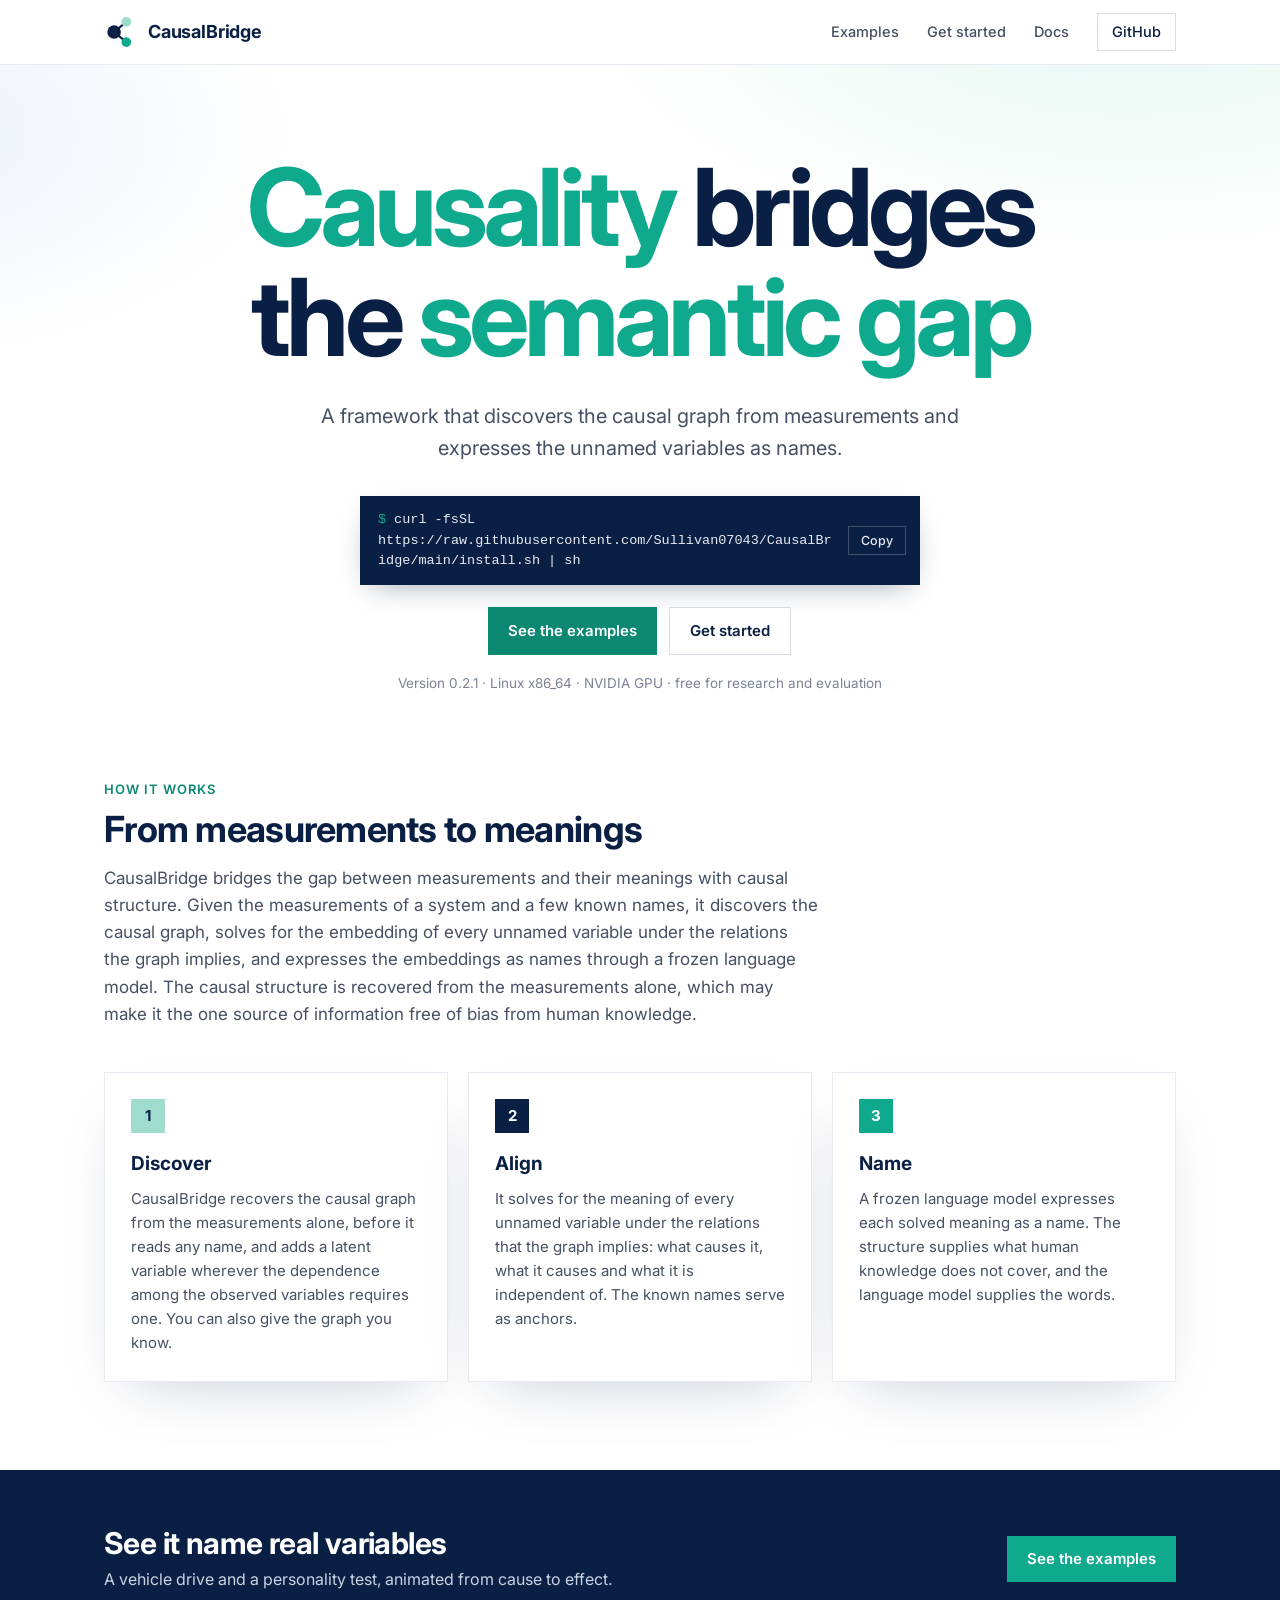
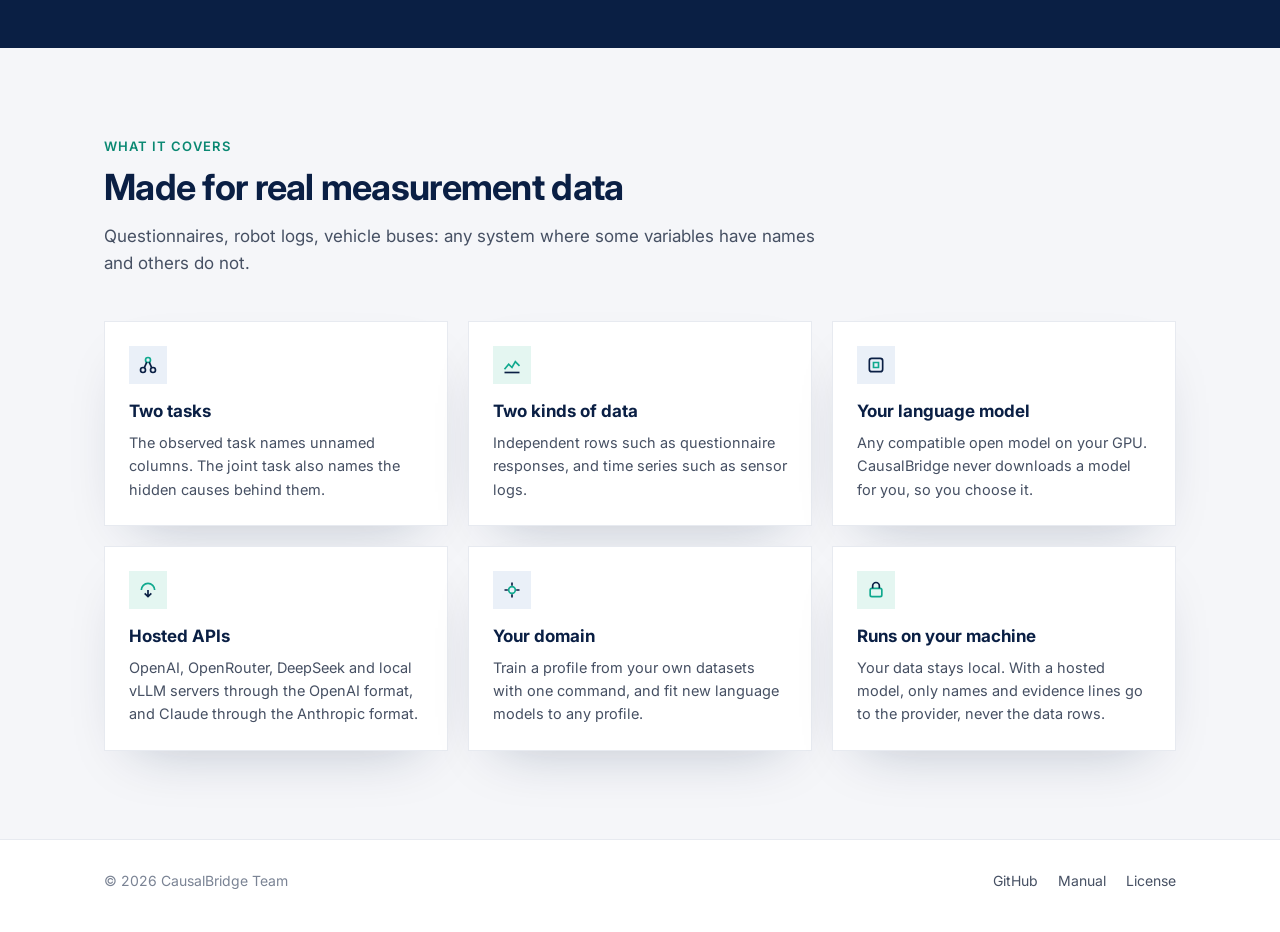
==== docs/index.html @ 9c1898cc "Version the stylesheet and scripts in page links" ====
<!doctype html>
<html lang="en">
<head>
<meta charset="utf-8">
<meta name="viewport" content="width=device-width, initial-scale=1">
<title>CausalBridge</title>
<meta name="description" content="How causality bridges the semantic gap. CausalBridge reads a variable's semantics from how it acts on other variables.">
<link rel="icon" href="data:image/svg+xml,%3Csvg xmlns='http://www.w3.org/2000/svg' viewBox='0 0 32 32'%3E%3Cpath d='M21 6.5 L9.5 16 L21 25.5' fill='none' stroke='%230A1F44' stroke-width='2' stroke-linejoin='round'/%3E%3Ccircle cx='21' cy='6.5' r='4.6' fill='%239FDCCD'/%3E%3Ccircle cx='9.5' cy='16' r='6.4' fill='%230A1F44'/%3E%3Ccircle cx='21' cy='25.5' r='4.6' fill='%230FA98E'/%3E%3C/svg%3E">
<link rel="preconnect" href="https://fonts.googleapis.com">
<link rel="preconnect" href="https://fonts.gstatic.com" crossorigin>
<link href="https://fonts.googleapis.com/css2?family=Inter:wght@400;500;600;700&family=JetBrains+Mono:wght@400;500&display=swap" rel="stylesheet">
<link rel="stylesheet" href="style.css?v=3af167c5">
</head>
<body>
<nav>
  <div class="wrap">
    <a class="brand" href="index.html">
      <svg viewBox="0 0 32 32" aria-hidden="true"><path d="M21 6.5 L9.5 16 L21 25.5" fill="none" stroke="#0A1F44" stroke-width="2" stroke-linejoin="round"/><circle cx="21" cy="6.5" r="4.6" fill="#9FDCCD"/><circle cx="9.5" cy="16" r="6.4" fill="#0A1F44"/><circle cx="21" cy="25.5" r="4.6" fill="#0FA98E"/></svg>
      CausalBridge
    </a>
    <div class="links">
      <a href="examples.html">Examples</a>
      <a href="start.html">Get started</a>
      <a href="https://github.com/Sullivan07043/CausalBridge/blob/main/docs/manual.md">Docs</a>
      <a class="gh" href="https://github.com/Sullivan07043/CausalBridge">GitHub</a>
    </div>
  </div>
</nav>

<header class="hero" id="top">
  <div class="wrap">
    <div>
      <h1 class="big"><span class="l"><span class="grad">Causality</span> bridges</span><span class="l">the <span class="grad">semantic gap</span></span></h1>
      <p class="lede">A framework that discovers the causal graph from measurements and expresses the unnamed variables as names.</p>
      <div class="install">
        <code><span class="p">$</span>curl -fsSL https://raw.githubusercontent.com/Sullivan07043/CausalBridge/main/install.sh | sh</code>
        <button class="copy" data-copy="curl -fsSL https://raw.githubusercontent.com/Sullivan07043/CausalBridge/main/install.sh | sh">Copy</button>
      </div>
      <div class="cta">
        <a class="btn primary" href="examples.html">See the examples</a>
        <a class="btn ghost" href="start.html">Get started</a>
      </div>
      <div class="meta">Version 0.2.1 · Linux x86_64 · NVIDIA GPU · free for research and evaluation</div>
    </div>

  </div>
</header>

<section id="how">
  <div class="wrap">
    <div class="kicker">How it works</div>
    <h2>From measurements to meanings</h2>
    <p class="sub">CausalBridge bridges the gap between measurements and their meanings with causal structure. Given the measurements of a system and a few known names, it discovers the causal graph, solves for the embedding of every unnamed variable under the relations the graph implies, and expresses the embeddings as names through a frozen language model. The causal structure is recovered from the measurements alone, which may make it the one source of information free of bias from human knowledge.</p>
    <div class="steps">
      <div class="card step">
        <h3>Discover</h3>
        <p>CausalBridge recovers the causal graph from the measurements alone, before it reads any name, and adds a latent variable wherever the dependence among the observed variables requires one. You can also give the graph you know.</p>
      </div>
      <div class="card step">
        <h3>Align</h3>
        <p>It solves for the meaning of every unnamed variable under the relations that the graph implies: what causes it, what it causes and what it is independent of. The known names serve as anchors.</p>
      </div>
      <div class="card step">
        <h3>Name</h3>
        <p>A frozen language model expresses each solved meaning as a name. The structure supplies what human knowledge does not cover, and the language model supplies the words.</p>
      </div>
    </div>
  </div>
</section>

<section class="band">
  <div class="wrap">
    <div><h2>See it name real variables</h2><p>A vehicle drive and a personality test, animated from cause to effect.</p></div>
    <a class="btn primary" href="examples.html">See the examples</a>
  </div>
</section>

<section class="alt" id="features">
  <div class="wrap">
    <div class="kicker">What it covers</div>
    <h2>Made for real measurement data</h2>
    <p class="sub">Questionnaires, robot logs, vehicle buses: any system where some variables have names and others do not.</p>
    <div class="grid">
      <div class="card feat">
        <div class="ic"><svg viewBox="0 0 24 24" fill="none" stroke="#0A1F44" stroke-width="2"><circle cx="6" cy="18" r="3"/><circle cx="18" cy="18" r="3"/><circle cx="12" cy="6" r="3" stroke="#0FA98E"/><path d="M10.5 8.5 7.5 15.5M13.5 8.5l3 7"/></svg></div>
        <h3>Two tasks</h3>
        <p>The observed task names unnamed columns. The joint task also names the hidden causes behind them.</p>
      </div>
      <div class="card feat">
        <div class="ic"><svg viewBox="0 0 24 24" fill="none" stroke="#0FA98E" stroke-width="2"><path d="M3 17l5-6 4 4 4-7 5 5"/><path d="M3 21h18" stroke="#0A1F44"/></svg></div>
        <h3>Two kinds of data</h3>
        <p>Independent rows such as questionnaire responses, and time series such as sensor logs.</p>
      </div>
      <div class="card feat">
        <div class="ic"><svg viewBox="0 0 24 24" fill="none" stroke="#0A1F44" stroke-width="2"><rect x="4" y="4" width="16" height="16" rx="3"/><path d="M9 9h6v6H9z" stroke="#0FA98E"/></svg></div>
        <h3>Your language model</h3>
        <p>Any compatible open model on your GPU. CausalBridge never downloads a model for you, so you choose it.</p>
      </div>
      <div class="card feat">
        <div class="ic"><svg viewBox="0 0 24 24" fill="none" stroke="#0FA98E" stroke-width="2"><path d="M4 12a8 8 0 0 1 16 0"/><path d="M12 12v8M8 16l4 4 4-4" stroke="#0A1F44"/></svg></div>
        <h3>Hosted APIs</h3>
        <p>OpenAI, OpenRouter, DeepSeek and local vLLM servers through the OpenAI format, and Claude through the Anthropic format.</p>
      </div>
      <div class="card feat">
        <div class="ic"><svg viewBox="0 0 24 24" fill="none" stroke="#0A1F44" stroke-width="2"><path d="M12 3v4M12 17v4M3 12h4M17 12h4"/><circle cx="12" cy="12" r="4" stroke="#0FA98E"/></svg></div>
        <h3>Your domain</h3>
        <p>Train a profile from your own datasets with one command, and fit new language models to any profile.</p>
      </div>
      <div class="card feat">
        <div class="ic"><svg viewBox="0 0 24 24" fill="none" stroke="#0FA98E" stroke-width="2"><rect x="5" y="10" width="14" height="10" rx="2"/><path d="M8 10V7a4 4 0 0 1 8 0v3" stroke="#0A1F44"/></svg></div>
        <h3>Runs on your machine</h3>
        <p>Your data stays local. With a hosted model, only names and evidence lines go to the provider, never the data rows.</p>
      </div>
    </div>
  </div>
</section>

<footer>
  <div class="wrap">
    <span>© 2026 CausalBridge Team</span>
    <span><a href="https://github.com/Sullivan07043/CausalBridge">GitHub</a><a href="https://github.com/Sullivan07043/CausalBridge/blob/main/docs/manual.md">Manual</a><a href="https://github.com/Sullivan07043/CausalBridge/blob/main/LICENSE">License</a></span>
  </div>
</footer>
<script src="site.js?v=80eebb0a"></script>
</body>
</html>
---- docs/style.css ----
:root {
  --ink: #0A1F44;
  --ink-2: #16366B;
  --ink-3: #4B6488;
  --rose: #0FA98E;
  --rose-2: #0A8872;
  --rose-soft: #E4F6F1;
  --gray-900: #1F2430;
  --gray-700: #465063;
  --gray-500: #7A8394;
  --gray-300: #D6DAE2;
  --gray-200: #E7EAF0;
  --gray-100: #F5F6F9;
  --bg: #FFFFFF;
  --radius: 0;
  --mono: "JetBrains Mono", ui-monospace, SFMono-Regular, Menlo, monospace;
}
* { box-sizing: border-box; }
html { scroll-behavior: smooth; }
body {
  margin: 0; background: var(--bg); color: var(--gray-900);
  font: 16px/1.6 Inter, system-ui, -apple-system, "Segoe UI", sans-serif;
  -webkit-font-smoothing: antialiased;
}
a { color: var(--ink-2); text-decoration: none; }
a:hover { color: var(--rose); }
.wrap { max-width: 1120px; margin: 0 auto; padding: 0 24px; }

/* navigation */
nav {
  position: sticky; top: 0; z-index: 10; background: rgba(255,255,255,.88);
  backdrop-filter: saturate(160%) blur(10px); border-bottom: 1px solid var(--gray-200);
}
nav .wrap { display: flex; align-items: center; justify-content: space-between; height: 64px; }
.brand { display: flex; align-items: center; gap: 10px; font-weight: 700; color: var(--ink); font-size: 18px; letter-spacing: -.01em; }
.brand svg { width: 34px; height: 34px; }
.links { display: flex; align-items: center; gap: 28px; font-size: 14.5px; font-weight: 500; }
.links a { color: var(--gray-700); }
.links a:hover { color: var(--ink); }
.links .gh { color: var(--ink); border: 1px solid var(--gray-300); padding: 6px 14px; border-radius: 999px; }
.links .gh:hover { border-color: var(--ink); }

/* hero */
.hero { padding: 88px 0 72px; background:
  radial-gradient(900px 420px at 88% -10%, var(--rose-soft), transparent 60%),
  radial-gradient(700px 380px at -10% 10%, #EAF0F8, transparent 60%); }
.hero .wrap { display: grid; grid-template-columns: minmax(0, 1fr); justify-items: center; text-align: center; gap: 56px; align-items: center; }
.eyebrow { display: inline-flex; align-items: center; gap: 8px; font-size: 13px; font-weight: 600; color: var(--rose-2);
  background: var(--rose-soft); padding: 5px 12px; border-radius: 999px; letter-spacing: .02em; }
h1 { font-size: 58px; line-height: 1.08; letter-spacing: -.03em; color: var(--ink); margin: 20px 0 20px; font-weight: 700; }
h1 em { font-style: normal; color: var(--rose-2); }
.lede { font-size: 18.5px; color: var(--gray-700); max-width: 34em; margin: 0 0 30px; }
.install { display: flex; align-items: center; gap: 10px; background: var(--ink); color: #E8ECF5; border-radius: 12px;
  padding: 14px 14px 14px 18px; font: 13.5px/1.5 var(--mono); max-width: 560px; box-shadow: 0 10px 30px -12px rgba(10,31,68,.45); }
.install code { flex: 1; min-width: 0; white-space: normal; overflow-wrap: anywhere; }
.install .p { color: var(--rose); margin-right: 8px; user-select: none; }
.copy { flex: none; border: 1px solid rgba(255,255,255,.22); background: transparent; color: #E8ECF5; border-radius: 8px;
  padding: 6px 12px; font: 500 12.5px Inter, sans-serif; cursor: pointer; }
.copy:hover { background: rgba(255,255,255,.1); }
.cta { display: flex; gap: 12px; margin-top: 22px; flex-wrap: wrap; }
.btn { display: inline-flex; align-items: center; gap: 8px; padding: 11px 20px; border-radius: 10px; font-weight: 600; font-size: 15px; }
.btn.primary { background: var(--rose-2); color: #fff; }
.btn.primary:hover { background: var(--ink); color: #fff; }
.btn.ghost { color: var(--ink); border: 1px solid var(--gray-300); background: #fff; }
.btn.ghost:hover { border-color: var(--ink); color: var(--ink); }
.meta { margin-top: 18px; font-size: 13.5px; color: var(--gray-500); }

/* demo card */
.card { background: #fff; border: 1px solid var(--gray-200); border-radius: var(--radius);
  box-shadow: 0 24px 60px -30px rgba(10,31,68,.28); }
.demo { padding: 20px 22px 18px; }
.demo-tabs { display: flex; gap: 6px; margin-bottom: 14px; }
.demo-tabs button { border: 1px solid var(--gray-200); background: #fff; color: var(--gray-700); border-radius: 999px;
  padding: 5px 14px; font: 600 13px Inter, sans-serif; cursor: pointer; }
.demo-tabs button.on { background: var(--ink); border-color: var(--ink); color: #fff; }
.demo-head { display: flex; justify-content: space-between; align-items: baseline; gap: 12px; margin-bottom: 12px; flex-wrap: wrap; }
.demo-head b { color: var(--ink); font-size: 15.5px; }
.demo-head span { font-size: 12.5px; color: var(--gray-500); }
.demo-key { display: flex; gap: 16px; font-size: 12.5px; color: var(--gray-700); margin: -4px 0 12px; }
.demo-key i { display: inline-block; width: 9px; height: 9px; border-radius: 50%; margin-right: 6px; }
.k-given { background: var(--ink); }
.k-out { background: var(--rose); }
.demo-cols, .row { display: grid; grid-template-columns: 104px minmax(0, 1fr); gap: 12px; }
.demo-cols { font-size: 11.5px; font-weight: 600; letter-spacing: .06em; text-transform: uppercase; color: var(--gray-500);
  padding: 0 10px 6px; border-bottom: 1px solid var(--gray-200); }
.demo-rows { display: grid; gap: 1px; padding-top: 6px; }
.row { padding: 6px 10px; border-radius: 8px; font-size: 14px; align-items: baseline; transition: background .2s; }
.row .id { font: 500 12.5px var(--mono); color: var(--gray-500); overflow-wrap: anywhere; }
.row .nm { color: var(--ink); }
.row.todo .nm { color: var(--rose-2); font-weight: 600; }
.row.active { background: var(--rose-soft); }
.pill { display: inline-block; font-size: 12px; font-weight: 500; color: var(--gray-500); border: 1px dashed var(--gray-300);
  border-radius: 999px; padding: 0 10px; }
.caret::after { content: ""; display: inline-block; width: 2px; height: 1em; background: var(--rose); margin-left: 2px;
  vertical-align: -2px; animation: blink 1s steps(1) infinite; }
@keyframes blink { 50% { opacity: 0; } }
.ok { font-size: 12px; font-weight: 500; color: var(--gray-500); margin-left: 8px; white-space: nowrap; }
.truth { display: block; font-size: 12px; font-weight: 400; color: var(--gray-500); margin-top: 2px; }
.demo-foot { display: flex; justify-content: space-between; align-items: center; gap: 12px; border-top: 1px solid var(--gray-200);
  margin-top: 10px; padding-top: 12px; font-size: 13px; color: var(--gray-700); min-height: 44px; }
.replay { border: 1px solid var(--gray-300); background: #fff; border-radius: 8px; padding: 5px 12px; font: 500 12.5px Inter, sans-serif;
  cursor: pointer; color: var(--ink); flex: none; }
.replay:hover { border-color: var(--ink); }

.exgrid { display: grid; grid-template-columns: repeat(2, minmax(0, 1fr)); gap: 20px; align-items: start; }
.switch { display: flex; align-items: center; gap: 10px; font-size: 13px; font-weight: 600; color: var(--gray-500);
  cursor: pointer; user-select: none; margin: 0 0 8px; width: max-content; }
.switch input { position: absolute; opacity: 0; width: 0; height: 0; }
.switch .lab.on { color: var(--ink); }
.track { position: relative; width: 46px; height: 28px; border-radius: 999px; background: var(--gray-300);
  transition: background .25s; flex: none; }
.knob { position: absolute; top: 3px; left: 3px; width: 22px; height: 22px; border-radius: 50%; background: #fff;
  box-shadow: 0 2px 5px rgba(10,31,68,.25); transition: transform .25s cubic-bezier(.3,.7,.4,1); }
.switch input:checked + .track { background: var(--rose); }
.switch input:checked + .track .knob { transform: translateX(18px); }
.switch input:focus-visible + .track { outline: 2px solid var(--ink-3); outline-offset: 2px; }
.ex-note { font-size: 13.5px; color: var(--gray-700); margin: 0 0 12px; min-height: 2.9em; }
.row.sec { grid-template-columns: 1fr; font-size: 11.5px; font-weight: 600; letter-spacing: .06em; text-transform: uppercase;
  color: var(--gray-500); padding-top: 12px; }
.row.more { grid-template-columns: 1fr; font-size: 12.5px; color: var(--gray-500); }
.row .sub { display: block; font: 400 11.5px Inter, sans-serif; color: var(--gray-500); margin-top: 1px; }
.demo .cmd { margin: 14px 0 0; font-size: 12px; }

.demo.wide .demo-body { display: grid; grid-template-columns: minmax(0, 1.15fr) minmax(0, 1fr); gap: 28px; align-items: start; }
.gbox { background: var(--gray-100); border: 1px solid var(--gray-200); border-radius: 12px; padding: 10px 8px; }
.gsvg { width: 100%; height: auto; display: block; opacity: 0; transition: opacity .35s; }
.gsvg.in { opacity: 1; }
.gnode rect, .gnode circle { fill: #fff; stroke: var(--ink); stroke-width: 1.6; transition: stroke-width .15s; }
.gnode text { fill: var(--ink); font-family: var(--mono); font-weight: 500; text-anchor: middle; }
.gnode.un rect { fill: var(--rose); stroke: var(--rose); }
.gnode.un text { fill: #fff; }
.gnode.lat circle { fill: var(--rose-soft); stroke: var(--rose); stroke-dasharray: 4 3; }
.gnode.lat text { fill: var(--rose-2); font-family: Inter, sans-serif; font-weight: 700; }
.gnode { transform-box: fill-box; transform-origin: center; transition: transform .2s; }
.gnode.hot { transform: scale(1.18); }
.gnode.hot rect, .gnode.hot circle { stroke: var(--rose-2); stroke-width: 3; }
.k-lat { border: 1.5px dashed var(--rose); background: var(--rose-soft) !important; }
.exgrid { grid-template-columns: minmax(0, 1fr) !important; }
.demo.wide .gbox { position: sticky; top: 84px; }
.demo.stack .demo-body { display: grid; grid-template-columns: minmax(0, 1fr); gap: 18px; }

.lay-side .demo-body { display: grid; grid-template-columns: minmax(0, 1.05fr) minmax(0, 1fr); gap: 28px; align-items: stretch; }
.lay-side .gbox { display: flex; align-items: center; }
.lay-stack .demo-body, .lay-top .demo-body { display: grid; grid-template-columns: minmax(0, 1fr); gap: 14px; }
.tcols { display: grid; grid-template-columns: repeat(3, minmax(0, 1fr)); gap: 18px; }
.ttitle { font-size: 11.5px; font-weight: 600; letter-spacing: .06em; text-transform: uppercase; color: var(--gray-500);
  padding: 0 10px 6px; border-bottom: 1px solid var(--gray-200); margin-bottom: 4px; }
.tcols .row { grid-template-columns: 58px minmax(0, 1fr); }
.row.latrow .nm { font-weight: 700; }
.lay-top .row { padding: 5px 10px; }
.lay-top .demo-body { gap: 10px; }
.demo .demo-foot { margin-top: 12px; }

.tgrid { display: grid; gap: 4px 22px; margin-bottom: 14px; }
.tgrid .row { grid-template-columns: 36px minmax(0, 1fr); }
.tbox > .ttitle { margin-top: 4px; }
.gnode circle { transition: stroke-width .15s; }
.gnode.un:not(.lat) circle { fill: var(--rose); stroke: var(--rose); }

/* scenes */
.scene { overflow-anchor: none; }
.scene .sbody { display: grid; grid-template-columns: minmax(0, 1fr); gap: 16px; }
.sc-side .sbody { grid-template-columns: minmax(0, 1.1fr) minmax(0, 1fr); gap: 28px; align-items: start; }
.stagewrap { overflow-x: auto; }
.stage { position: relative; background: var(--gray-100); border: 1px solid var(--gray-200); border-radius: 12px; padding: 14px 12px; box-sizing: content-box; }
.sc-tree .stage { padding: 16px 18px; }
.edges { position: absolute; left: 0; top: 0; pointer-events: none; overflow: visible; }
.edge { fill: none; stroke: var(--ink-3); stroke-width: 1.5; opacity: .25; transition: opacity .35s; }
.edge.lit { opacity: 1; }
.edge.focus { stroke: var(--rose); opacity: 1; }
.ahead { fill: var(--ink-3); }
.gn { display: inline-block; font: 500 12.5px var(--mono); padding: 4px 9px; border: 1.5px solid var(--ink); border-radius: 999px; background: #fff;
  color: var(--ink); white-space: nowrap; opacity: .45; transition: opacity .35s, box-shadow .2s, transform .2s; z-index: 1; will-change: transform; transform: scale(1); }
.sc-layers .gn { position: absolute; }
.gn.unk { background: var(--rose-2); border-color: var(--rose-2); color: #fff; }
.gn.lat { background: var(--rose-soft); border: 1.5px dashed var(--rose); color: var(--rose-2); font: 700 13px Inter, sans-serif; padding: 6px 14px; }
.gn.lit { opacity: 1; }
.gn.hot { box-shadow: 0 0 0 5px rgba(15,169,142,.25); transform: scale(1.12); z-index: 5; }
.gn.mb { box-shadow: 0 0 0 4px rgba(10,31,68,.13); z-index: 3; }
.tcolumns { display: grid; grid-template-columns: repeat(3, minmax(0, 1fr)); gap: 12px; position: relative; }
.sc-top .tcolumns { grid-template-columns: repeat(2, minmax(0, 1fr)); }
.tcolumn { justify-self: center; }
.tcolumn > .gn { margin-bottom: 12px; }
.scene .row.sec { display: block; padding: 10px 10px 4px; font-size: 11.5px !important; }
.titems { display: flex; flex-direction: column; align-items: flex-start; gap: 10px; padding-left: 36px; }
.scene .row { opacity: .5; transition: opacity .35s; min-height: 34px; align-items: center; }
.scene .row.lit, .scene .row.sec { opacity: 1; }
.rgrid { display: grid; gap: 0 22px; }
.rcol .row { grid-template-columns: 40px minmax(0, 1fr); }
.sc-wideid .rcol .row { grid-template-columns: 128px minmax(0, 1fr); }
.sc-top .row { padding: 5px 10px; font-size: 13.5px; }
.sc-top .rcol .row { grid-template-columns: 34px minmax(0, 1fr); }
.replay { background: var(--rose-soft) !important; color: var(--rose-2) !important; border: 1px solid var(--rose) !important; font-weight: 600 !important; }
.replay:hover { background: var(--rose) !important; color: #fff !important; }
.slide { display: none; }
.slide.on { display: block; }
.dots { display: flex; gap: 8px; justify-content: center; margin-top: 14px; }
.dot { width: 8px; height: 8px; border-radius: 999px; background: var(--gray-300); border: 0; padding: 0; cursor: pointer; transition: width .25s, background .25s; }
.dot.on { width: 24px; background: var(--rose); }

.hero .wrap > div { max-width: 1072px; }
.hero h1 { font-size: 50px; margin-top: 0; }
.hero h1 .l { display: block; }
.hero .lede { margin-left: auto; margin-right: auto; max-width: 40em; }
.hero .install { margin: 0 auto; text-align: left; }
.hero .cta { justify-content: center; }
.hero { padding: 104px 0 96px; }

/* sections */
section { padding: 88px 0; }
section.alt { background: var(--gray-100); }
.kicker { font-size: 13px; font-weight: 600; letter-spacing: .08em; text-transform: uppercase; color: var(--rose-2); }
h2 { font-size: 36px; line-height: 1.15; letter-spacing: -.02em; color: var(--ink); margin: 10px 0 14px; }
.sub { color: var(--gray-700); font-size: 17px; max-width: 42em; margin: 0 0 44px; }

.steps { display: grid; grid-template-columns: repeat(3, minmax(0, 1fr)); gap: 20px; counter-reset: s; }
.step { padding: 26px; position: relative; }
.step::before { counter-increment: s; content: counter(s); display: grid; place-items: center; width: 34px; height: 34px;
  border-radius: 10px; background: var(--ink); color: #fff; font-weight: 700; font-size: 15px; margin-bottom: 16px; }
.step:nth-child(3)::before { background: var(--rose); }
.step h3 { margin: 0 0 8px; color: var(--ink); font-size: 19px; }
.step p { margin: 0; color: var(--gray-700); font-size: 15px; }

.grid { display: grid; grid-template-columns: repeat(3, minmax(0, 1fr)); gap: 20px; }
.feat { padding: 24px; }
.feat .ic { width: 38px; height: 38px; border-radius: 10px; display: grid; place-items: center; background: #EAF0F8; margin-bottom: 14px; }
.feat:nth-child(even) .ic { background: var(--rose-soft); }
.feat .ic svg { width: 20px; height: 20px; }
.feat h3 { margin: 0 0 6px; font-size: 17px; color: var(--ink); }
.feat p { margin: 0; color: var(--gray-700); font-size: 14.5px; }

/* examples */
.tabs { display: inline-flex; background: #fff; border: 1px solid var(--gray-200); border-radius: 12px; padding: 4px; margin-bottom: 20px; }
.tabs button { border: 0; background: transparent; padding: 9px 18px; border-radius: 9px; font: 600 14.5px Inter, sans-serif;
  color: var(--gray-700); cursor: pointer; }
.tabs button.on { background: var(--ink); color: #fff; }
.panel { display: none; padding: 26px; }
.panel.on { display: block; }
.panel p { margin: 0 0 16px; color: var(--gray-700); font-size: 15px; }
.cmd { font: 13px/1.6 var(--mono); background: var(--gray-100); border: 1px solid var(--gray-200); border-radius: 10px;
  padding: 12px 14px; white-space: pre-wrap; overflow-wrap: anywhere; color: var(--ink); margin-bottom: 18px; }
.tbl { width: 100%; border-collapse: collapse; font-size: 14.5px; }
.tbl th { text-align: left; font-size: 12.5px; text-transform: uppercase; letter-spacing: .05em; color: var(--gray-500);
  font-weight: 600; padding: 8px 10px; border-bottom: 1px solid var(--gray-200); }
.tbl td { padding: 10px; border-bottom: 1px solid var(--gray-200); vertical-align: top; }
.tbl tr:last-child td { border-bottom: 0; }
.tbl td:first-child { font: 500 13px var(--mono); color: var(--ink); white-space: nowrap; }
.tbl td:last-child { color: var(--rose-2); font-weight: 500; }
.note { font-size: 13px; color: var(--gray-500); margin-top: 14px; }
.scroll { overflow-x: auto; }

/* get started */
.start { display: grid; grid-template-columns: repeat(2, minmax(0, 1fr)); gap: 20px; }
.start .card { padding: 24px; }
.start h3 { margin: 0 0 6px; color: var(--ink); font-size: 17px; display: flex; gap: 10px; align-items: center; }
.start h3 span { font: 600 12px var(--mono); color: var(--rose); background: var(--rose-soft); padding: 2px 8px; border-radius: 6px; }
.start p { margin: 0 0 12px; color: var(--gray-700); font-size: 14.5px; }
.start .cmd { margin: 0; }

/* docs */
.docs { display: grid; grid-template-columns: repeat(4, minmax(0, 1fr)); gap: 16px; }
.doc { padding: 20px; display: block; color: inherit; transition: border-color .15s, transform .15s; }
.doc:hover { border-color: var(--ink-3); transform: translateY(-2px); color: inherit; }
.doc b { display: block; color: var(--ink); margin-bottom: 4px; }
.doc span { font-size: 14px; color: var(--gray-700); }

.license { display: grid; grid-template-columns: repeat(2, minmax(0, 1fr)); gap: 20px; }
.license .card { padding: 26px; }
.license h3 { margin: 0 0 8px; color: var(--ink); }
.license p { margin: 0 0 10px; color: var(--gray-700); font-size: 15px; }

footer { border-top: 1px solid var(--gray-200); padding: 30px 0 40px; font-size: 14px; color: var(--gray-500); }
footer .wrap { display: flex; justify-content: space-between; gap: 16px; flex-wrap: wrap; }
footer a { color: var(--gray-700); margin-left: 20px; }

@media (max-width: 960px) {
  .hero .wrap { grid-template-columns: minmax(0, 1fr); gap: 40px; }
  .steps, .grid, .docs { grid-template-columns: repeat(2, minmax(0, 1fr)); }
  .exgrid { grid-template-columns: minmax(0, 1fr); }
  .lay-side .demo-body { grid-template-columns: minmax(0, 1fr); gap: 16px; }
}
@media (max-width: 680px) {
  .wrap { padding: 0 16px; }
  .links a:not(.gh) { display: none; }
  .hero { padding: 64px 0 56px; }
  h1, .hero h1 { font-size: 34px; }
  .hero h1 .l { display: block; }
  .hero h1 .l + .l { margin-top: 8px; }
  .lede { font-size: 16.5px; }
  h2 { font-size: 28px; }
  section { padding: 60px 0; }
  .steps, .grid, .start, .docs, .license, .exgrid { grid-template-columns: minmax(0, 1fr); }
  .install { font-size: 12.5px; }
  .demo.wide .demo-body { grid-template-columns: minmax(0, 1fr); gap: 16px; }
  .tbl th { font-size: 11px; letter-spacing: .02em; }
  .gbox { overflow-x: auto; }
  .lay-side .gsvg { min-width: 420px; }
  .lay-top .gsvg { min-width: 520px; }
  .lay-stack .gsvg { min-width: 720px; }
  .tcols { grid-template-columns: minmax(0, 1fr); }
  .sc-side .sbody { grid-template-columns: minmax(0, 1fr); }
  .sc-layers .stage { width: 520px; flex: none; }
  .sc-tree .stage { min-width: 560px; }
  .rgrid { grid-template-columns: minmax(0, 1fr) !important; }
  .tgrid { grid-template-columns: minmax(0, 1fr) !important; }
}
/* square style */
*, *::before, *::after { border-radius: 0 !important; }
.hero { padding: 96px 0 36px !important; }
#how { padding-top: 44px; }
/* hero, large type */
.hero .wrap { justify-items: center !important; text-align: center !important; }
.hero .wrap > div { max-width: none !important; }
.hero h1.big { font-size: clamp(52px, 8.4vw, 112px) !important; line-height: 1.02; letter-spacing: -.045em; font-weight: 700; margin: 0 0 28px; }
.hero h1.big .l { display: block; }
.grad { color: var(--rose); }
.hero .lede { margin: 0 auto 32px !important; max-width: 34em !important; font-size: 20px; }
.hero .install { margin: 0 auto !important; }
.hero .cta { justify-content: center !important; }
.hero { padding: 88px 0 40px !important; }
/* results */
#results { padding-top: 24px; }
.stats { display: grid; grid-template-columns: repeat(4, minmax(0, 1fr)); gap: 0; border-top: 2px solid var(--ink); }
.stat { padding: 22px 22px 6px 0; border-right: 1px solid var(--gray-200); margin-right: 22px; }
.stat:last-child { border-right: 0; margin-right: 0; }
.stat b { display: block; font-size: 34px; line-height: 1.1; letter-spacing: -.03em; color: var(--rose-2); margin-bottom: 10px; }
.stat span { color: var(--gray-700); font-size: 14.5px; }
@media (max-width: 960px) { .stats { grid-template-columns: repeat(2, minmax(0, 1fr)); } .stat:nth-child(2) { border-right: 0; } }
@media (max-width: 680px) { .stats { grid-template-columns: minmax(0, 1fr); } .stat { border-right: 0; margin-right: 0; border-bottom: 1px solid var(--gray-200); } }

/* multi-page */
.links a.on { color: var(--ink); box-shadow: inset 0 -2px 0 var(--rose); }
.pagehead { padding: 64px 0 8px; }
.pagehead h1 { font-size: 44px; line-height: 1.1; letter-spacing: -.03em; color: var(--ink); margin: 10px 0 14px; }
.pagehead .sub { margin-bottom: 8px; }
.pagebody { padding-top: 28px; }
.band { background: var(--ink); color: #fff; padding: 56px 0; }
.band .wrap { display: flex; align-items: center; justify-content: space-between; gap: 24px; flex-wrap: wrap; }
.band h2 { color: #fff; margin: 0; font-size: 30px; }
.band p { margin: 6px 0 0; color: #C9D3E3; }
.band .btn.primary { background: var(--rose); }
.band .btn.primary:hover { background: #fff; color: var(--ink); }
.findings { border-top: 2px solid var(--ink); }
.finding { display: grid; grid-template-columns: 350px minmax(0, 1fr); gap: 28px; padding: 26px 0; border-bottom: 1px solid var(--gray-200); align-items: baseline; }
.finding b { font-size: 38px; line-height: 1.05; letter-spacing: -.03em; color: var(--rose-2); white-space: nowrap; }

.finding p { margin: 0; font-size: 18px; color: var(--gray-900); max-width: 44em; }
@media (max-width: 680px) {
  nav .wrap { flex-wrap: wrap; height: auto; padding-top: 10px; padding-bottom: 10px; gap: 8px; }
  .links { width: 100%; justify-content: space-between; gap: 10px; font-size: 13.5px; }
  .links a:not(.gh) { display: inline !important; }
  .links .gh { padding: 4px 10px; }
  .pagehead h1 { font-size: 32px; }
  .finding { grid-template-columns: minmax(0, 1fr); gap: 8px; }
  .finding b { font-size: 30px; white-space: normal; }
}

.pagehead .exgrid, .pagehead .start { margin-top: 28px; }
.step:nth-child(1)::before { background: #9FDCCD; color: var(--ink); }
.step:nth-child(2)::before { background: var(--ink); color: #fff; }
.step:nth-child(3)::before { background: var(--rose); color: #fff; }

/* get started: one step per slide */
.tour { margin-top: 40px; outline: none; }
.tour-rail { display: grid; grid-template-columns: repeat(6, minmax(0, 1fr)); scrollbar-width: none; }
.tour-rail::-webkit-scrollbar { display: none; }
.tour-rail button { text-align: left; background: none; border: 0; border-top: 3px solid var(--gray-200); padding: 12px 14px 4px 0;
  font: 600 13.5px/1.35 Inter, system-ui, sans-serif; color: var(--gray-500); cursor: pointer; transition: color .25s, border-color .25s; }
.tour-rail button span { display: block; font: 600 12px var(--mono); margin-bottom: 3px; }
.tour-rail button:hover { color: var(--ink); }
.tour-rail button.done { border-top-color: var(--ink-3); color: var(--gray-700); }
.tour-rail button.on { border-top-color: var(--rose); color: var(--ink); }
.tour-rail button.on span { color: var(--rose-2); }
.tour-view { overflow: hidden; margin-top: 30px; transition: height .35s ease; }
.tour-track { display: flex; gap: 120px; align-items: flex-start; transition: transform .6s cubic-bezier(.22, .61, .36, 1); will-change: transform; }
.tslide { flex: 0 0 100%; min-width: 0; display: grid; grid-template-columns: minmax(0, 1fr) minmax(0, 1.6fr); gap: 48px; align-items: center; padding: 2px 2px 70px; }
.tslide-no { font: 600 64px/1 var(--mono); color: var(--rose); letter-spacing: -.03em; }
.tslide-no small { font: 500 15px var(--mono); color: var(--gray-500); margin-left: 8px; letter-spacing: 0; }
.tslide-text h3 { font-size: 30px; line-height: 1.15; letter-spacing: -.02em; color: var(--ink); margin: 16px 0 12px; }
.tslide-text p { font-size: 16px; color: var(--gray-700); margin: 0 0 22px; }
.tslide-text p.small { font-size: 13.5px; color: var(--gray-500); margin: 16px 0 8px; }
.tslide-text code { font-family: var(--mono); font-size: .92em; color: var(--ink); }
.tcmd { display: flex; align-items: center; gap: 10px; background: var(--ink); padding: 11px 11px 11px 16px; }
.tcmd code { flex: 1; min-width: 0; font: 13px/1.55 var(--mono) !important; color: #E8ECF5 !important; overflow-wrap: anywhere; }
.tslide-text > * { opacity: 0; transform: translateY(10px); transition: opacity .5s ease, transform .5s ease; }
.tslide.on .tslide-text > * { opacity: 1; transform: none; }
.tslide.on .tslide-text > :nth-child(2) { transition-delay: .06s; }
.tslide.on .tslide-text > :nth-child(3) { transition-delay: .12s; }
.tslide.on .tslide-text > :nth-child(n+4) { transition-delay: .18s; }
.tslide-visual { height: 470px; }
.term, .win { height: 100%; display: flex; flex-direction: column; }
.term .bar, .win .bar { display: flex; align-items: center; gap: 6px; height: 34px; padding: 0 12px; flex: none; }
.term .bar i, .win .bar i { width: 9px; height: 9px; }
.term { background: #0B1730; box-shadow: 0 30px 70px -35px rgba(10,31,68,.65); }
.term .bar { background: #13244A; }
.term .bar i { background: rgba(255,255,255,.2); }
.term .bar span { margin-left: 10px; font: 500 12px var(--mono); color: #8FA0BD; }
.term pre { margin: 0; flex: 1; overflow: auto; padding: 18px 22px; font: 12.5px/1.7 var(--mono); color: #C9D3E3; white-space: pre-wrap; overflow-wrap: anywhere; }
.term .pr { color: var(--rose); }
.term .tok { color: #9FDCCD; font-weight: 500; }
.term .dim { color: #6F83A6; }
.win { background: #fff; border: 1px solid var(--gray-200); box-shadow: 0 30px 70px -35px rgba(10,31,68,.45); }
.win .bar { background: var(--gray-100); border-bottom: 1px solid var(--gray-200); }
.win .bar i { background: var(--gray-300); }
.win .bar span { margin-left: 12px; flex: 1; max-width: 300px; background: #fff; border: 1px solid var(--gray-200); padding: 3px 10px;
  font: 12px var(--mono); color: var(--gray-500); }
.win img { flex: 1; min-height: 0; width: 100%; object-fit: cover; object-position: 50% 0; display: block; }
.tour-nav { display: flex; align-items: center; justify-content: flex-end; gap: 14px; margin-top: -30px; position: relative; }
.tour-btn { width: 48px; height: 48px; border: 1px solid var(--ink); background: #fff; color: var(--ink); font-size: 19px; cursor: pointer;
  transition: background .2s, color .2s, border-color .2s; }
.tour-btn:hover:not(:disabled) { background: var(--ink); color: #fff; }
.tour-btn.next { background: var(--ink); color: #fff; }
.tour-btn.next:hover:not(:disabled) { background: var(--rose-2); border-color: var(--rose-2); }
.tour-btn:disabled { opacity: .3; cursor: default; }
.tour-count { font: 600 13px var(--mono); color: var(--gray-500); min-width: 72px; text-align: center; }
#start .note { margin-top: 26px; font-size: 14.5px; }
@media (prefers-reduced-motion: reduce) { .tour-track, .tour-view, .tslide-text > * { transition: none !important; } }
@media (max-width: 900px) {
  .tour-rail { display: flex; overflow-x: auto; gap: 18px; }
  .tour-rail button { flex: 0 0 auto; white-space: nowrap; padding-right: 4px; }
  .tslide { grid-template-columns: minmax(0, 1fr); gap: 24px; padding-bottom: 56px; }
  .tslide-no { font-size: 46px; }
  .tslide-text h3 { font-size: 24px; }
  .tslide-visual { height: 320px; }
}
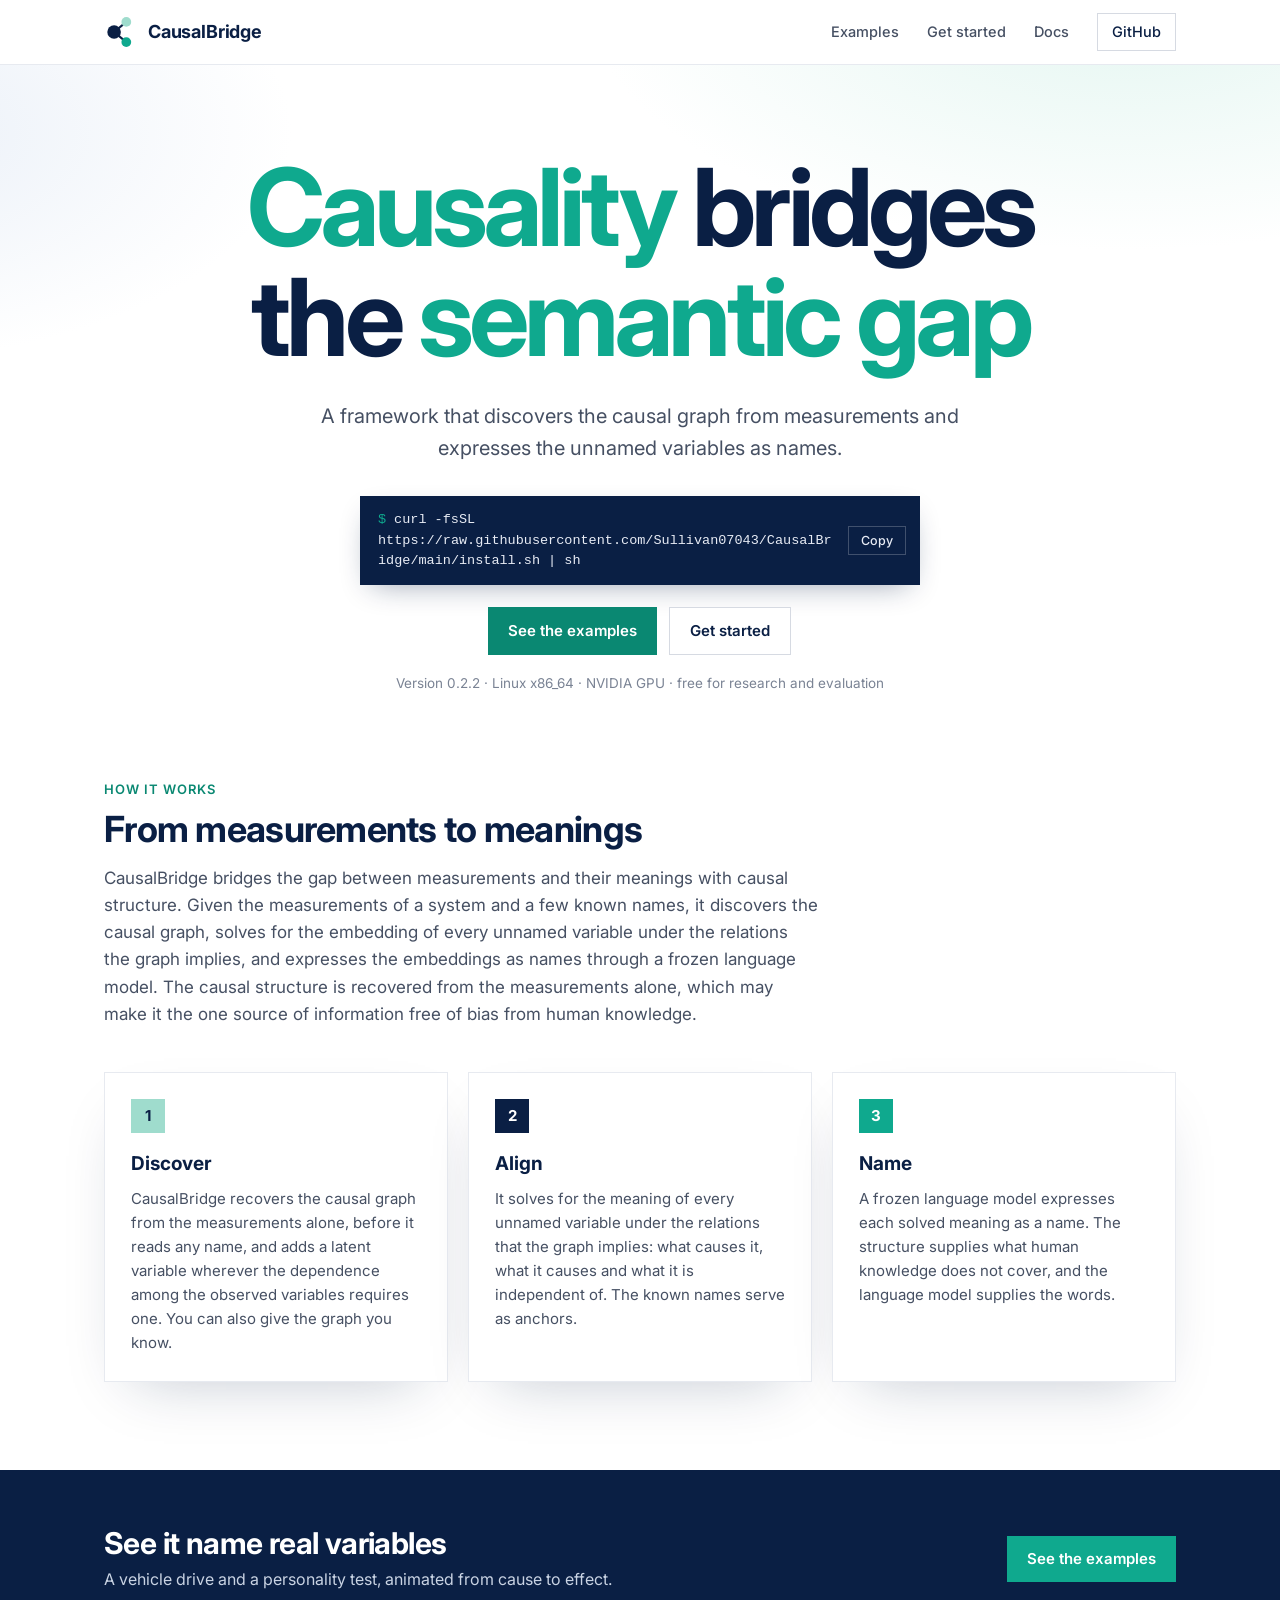
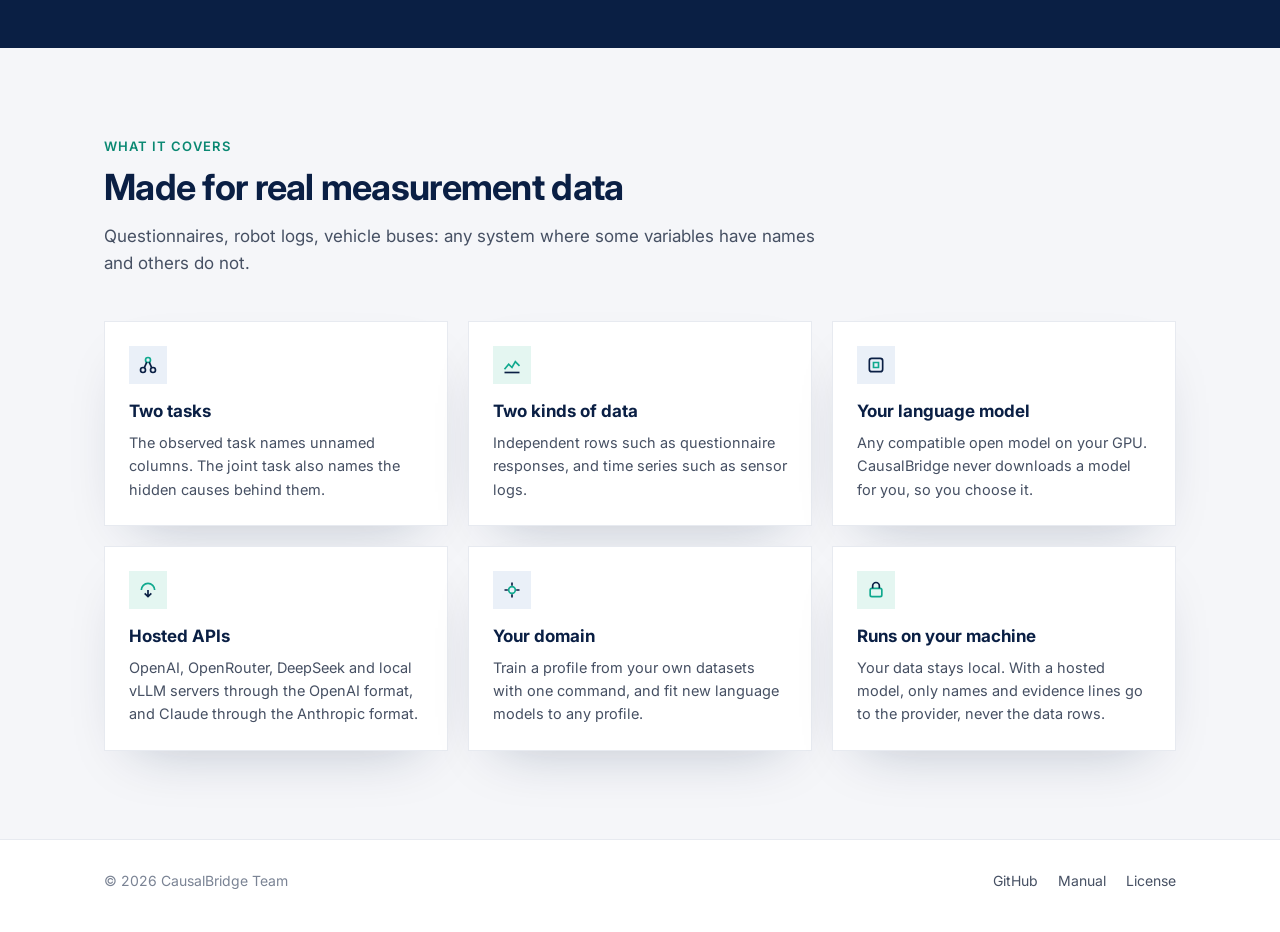
==== commit 41937667: "Version 0.2.2" ====
--- a/docs/index.html
+++ b/docs/index.html
@@ -9,7 +9,7 @@
 <link rel="preconnect" href="https://fonts.googleapis.com">
 <link rel="preconnect" href="https://fonts.gstatic.com" crossorigin>
 <link href="https://fonts.googleapis.com/css2?family=Inter:wght@400;500;600;700&family=JetBrains+Mono:wght@400;500&display=swap" rel="stylesheet">
-<link rel="stylesheet" href="style.css?v=3af167c5">
+<link rel="stylesheet" href="style.css?v=fa784540">
 </head>
 <body>
 <nav>
@@ -40,7 +40,7 @@
         <a class="btn primary" href="examples.html">See the examples</a>
         <a class="btn ghost" href="start.html">Get started</a>
       </div>
-      <div class="meta">Version 0.2.1 · Linux x86_64 · NVIDIA GPU · free for research and evaluation</div>
+      <div class="meta">Version 0.2.2 · Linux x86_64 · NVIDIA GPU · free for research and evaluation</div>
     </div>
 
   </div>
--- a/docs/style.css
+++ b/docs/style.css
@@ -362,21 +362,21 @@
 
 /* get started: one step per slide */
 .tour { margin-top: 40px; outline: none; }
-.tour-rail { display: grid; grid-template-columns: repeat(6, minmax(0, 1fr)); scrollbar-width: none; }
+.tour-rail { display: flex; scrollbar-width: none; }
 .tour-rail::-webkit-scrollbar { display: none; }
-.tour-rail button { text-align: left; background: none; border: 0; border-top: 3px solid var(--gray-200); padding: 12px 14px 4px 0;
-  font: 600 13.5px/1.35 Inter, system-ui, sans-serif; color: var(--gray-500); cursor: pointer; transition: color .25s, border-color .25s; }
-.tour-rail button span { display: block; font: 600 12px var(--mono); margin-bottom: 3px; }
+.tour-rail button { flex: 1 1 auto; white-space: nowrap; text-align: left; background: none; border: 0; border-top: 3px solid var(--gray-200); padding: 16px 20px 6px 0;
+  font: 600 17px/1.3 Inter, system-ui, sans-serif; color: var(--gray-500); cursor: pointer; transition: color .25s, border-color .25s; }
+.tour-rail button span { display: block; font: 600 14px var(--mono); margin-bottom: 5px; }
 .tour-rail button:hover { color: var(--ink); }
 .tour-rail button.done { border-top-color: var(--ink-3); color: var(--gray-700); }
 .tour-rail button.on { border-top-color: var(--rose); color: var(--ink); }
 .tour-rail button.on span { color: var(--rose-2); }
 .tour-view { overflow: hidden; margin-top: 30px; transition: height .35s ease; }
 .tour-track { display: flex; gap: 120px; align-items: flex-start; transition: transform .6s cubic-bezier(.22, .61, .36, 1); will-change: transform; }
-.tslide { flex: 0 0 100%; min-width: 0; display: grid; grid-template-columns: minmax(0, 1fr) minmax(0, 1.6fr); gap: 48px; align-items: center; padding: 2px 2px 70px; }
-.tslide-no { font: 600 64px/1 var(--mono); color: var(--rose); letter-spacing: -.03em; }
+.tslide { flex: 0 0 100%; min-width: 0; display: grid; grid-template-columns: minmax(0, .8fr) minmax(0, 2fr); gap: 44px; align-items: center; padding: 2px 2px 70px; }
+.tslide-no { font: 600 56px/1 var(--mono); color: var(--rose); letter-spacing: -.03em; }
 .tslide-no small { font: 500 15px var(--mono); color: var(--gray-500); margin-left: 8px; letter-spacing: 0; }
-.tslide-text h3 { font-size: 30px; line-height: 1.15; letter-spacing: -.02em; color: var(--ink); margin: 16px 0 12px; }
+.tslide-text h3 { font-size: 27px; line-height: 1.15; letter-spacing: -.02em; color: var(--ink); margin: 16px 0 12px; }
 .tslide-text p { font-size: 16px; color: var(--gray-700); margin: 0 0 22px; }
 .tslide-text p.small { font-size: 13.5px; color: var(--gray-500); margin: 16px 0 8px; }
 .tslide-text code { font-family: var(--mono); font-size: .92em; color: var(--ink); }
@@ -387,8 +387,8 @@
 .tslide.on .tslide-text > :nth-child(2) { transition-delay: .06s; }
 .tslide.on .tslide-text > :nth-child(3) { transition-delay: .12s; }
 .tslide.on .tslide-text > :nth-child(n+4) { transition-delay: .18s; }
-.tslide-visual { height: 470px; }
-.term, .win { height: 100%; display: flex; flex-direction: column; }
+.tslide-visual .term { height: 440px; }
+.term, .win { display: flex; flex-direction: column; }
 .term .bar, .win .bar { display: flex; align-items: center; gap: 6px; height: 34px; padding: 0 12px; flex: none; }
 .term .bar i, .win .bar i { width: 9px; height: 9px; }
 .term { background: #0B1730; box-shadow: 0 30px 70px -35px rgba(10,31,68,.65); }
@@ -404,7 +404,7 @@
 .win .bar i { background: var(--gray-300); }
 .win .bar span { margin-left: 12px; flex: 1; max-width: 300px; background: #fff; border: 1px solid var(--gray-200); padding: 3px 10px;
   font: 12px var(--mono); color: var(--gray-500); }
-.win img { flex: 1; min-height: 0; width: 100%; object-fit: cover; object-position: 50% 0; display: block; }
+.win img { width: 100%; height: auto; display: block; }
 .tour-nav { display: flex; align-items: center; justify-content: flex-end; gap: 14px; margin-top: -30px; position: relative; }
 .tour-btn { width: 48px; height: 48px; border: 1px solid var(--ink); background: #fff; color: var(--ink); font-size: 19px; cursor: pointer;
   transition: background .2s, color .2s, border-color .2s; }
@@ -416,10 +416,10 @@
 #start .note { margin-top: 26px; font-size: 14.5px; }
 @media (prefers-reduced-motion: reduce) { .tour-track, .tour-view, .tslide-text > * { transition: none !important; } }
 @media (max-width: 900px) {
-  .tour-rail { display: flex; overflow-x: auto; gap: 18px; }
+  .tour-rail { display: flex; overflow-x: auto; gap: 22px; }
   .tour-rail button { flex: 0 0 auto; white-space: nowrap; padding-right: 4px; }
   .tslide { grid-template-columns: minmax(0, 1fr); gap: 24px; padding-bottom: 56px; }
   .tslide-no { font-size: 46px; }
   .tslide-text h3 { font-size: 24px; }
-  .tslide-visual { height: 320px; }
-}
+  .tslide-visual .term { height: 320px; }
+}
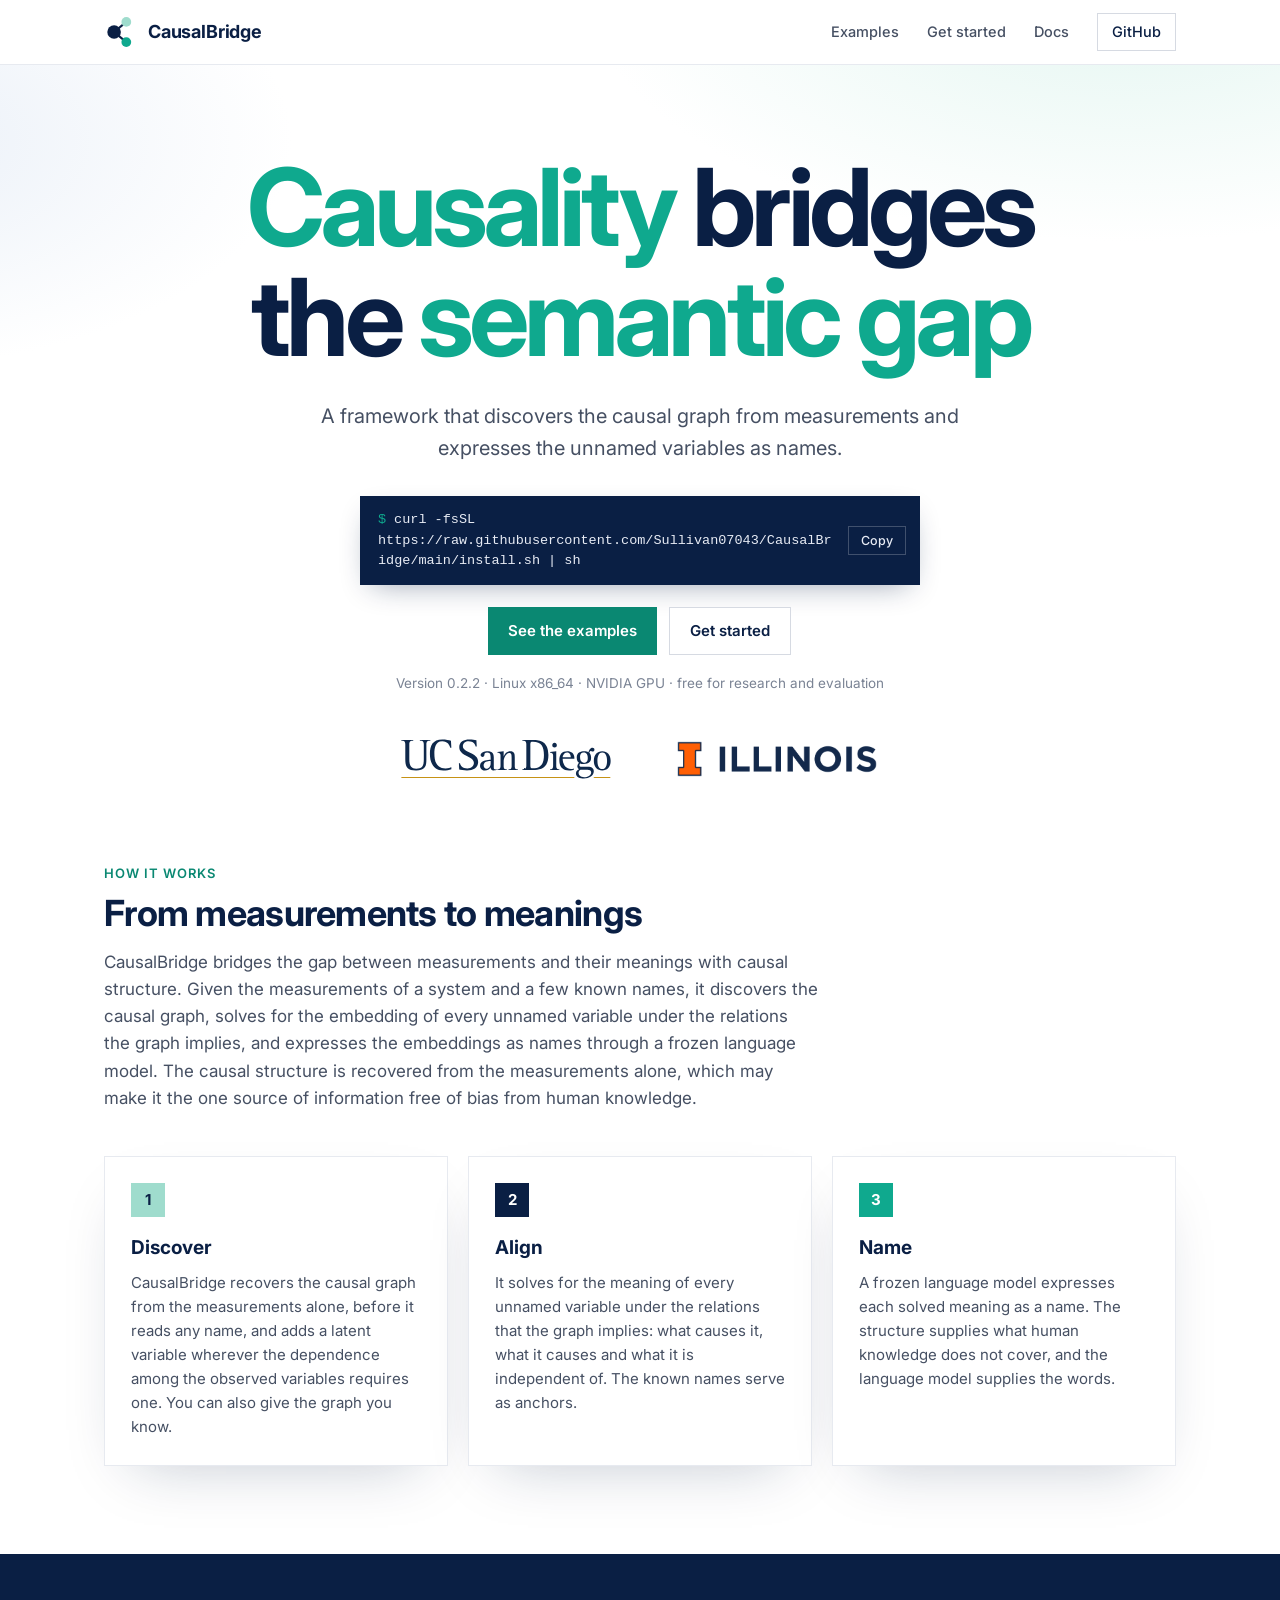
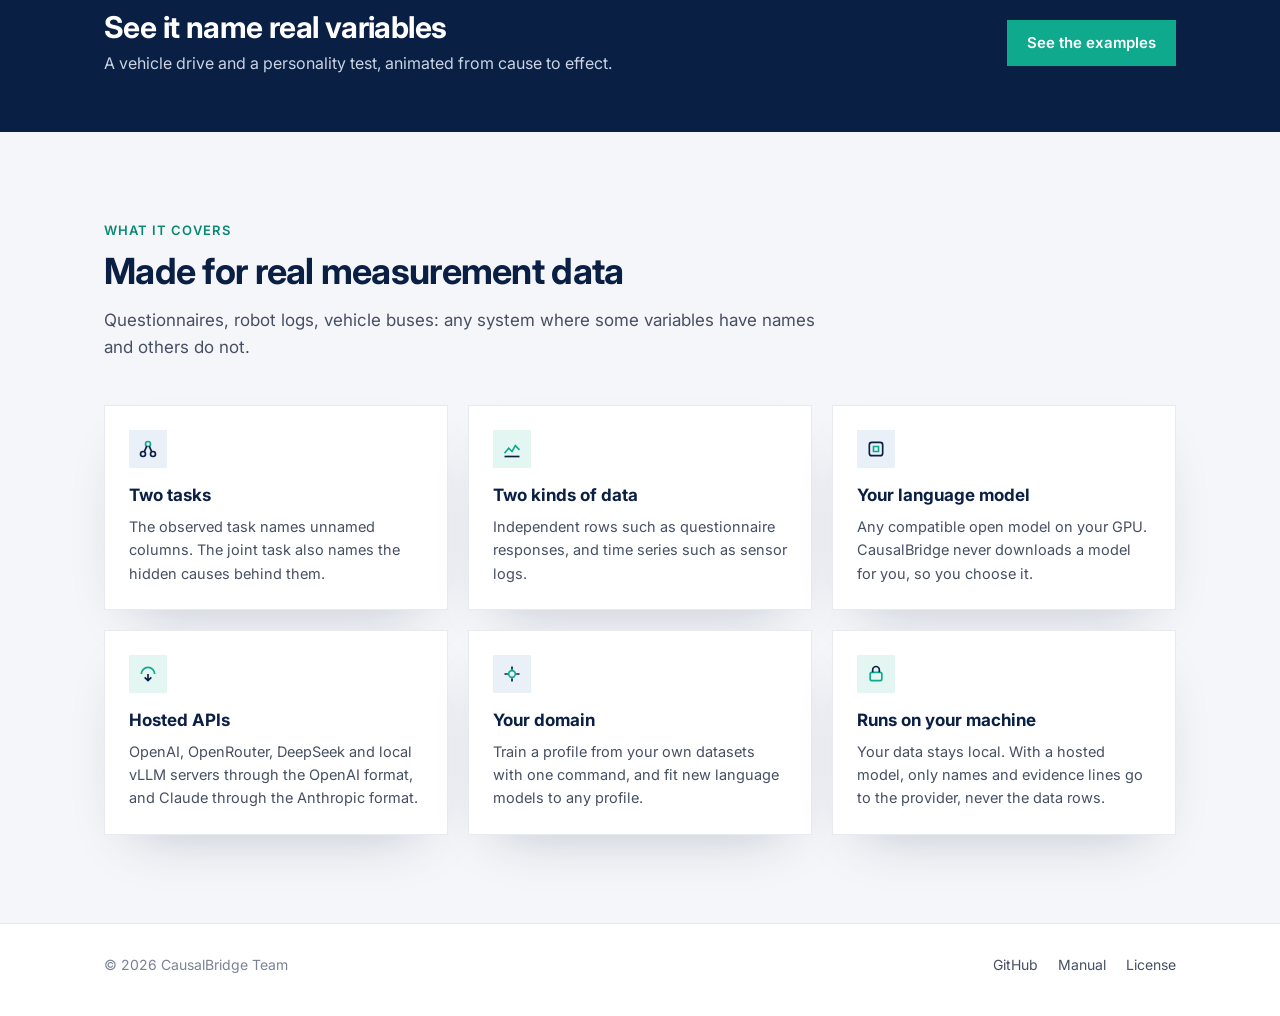
==== commit b5eaa09b: "Add the UC San Diego and Illinois logos to the home page" ====
--- a/docs/index.html
+++ b/docs/index.html
@@ -9,7 +9,7 @@
 <link rel="preconnect" href="https://fonts.googleapis.com">
 <link rel="preconnect" href="https://fonts.gstatic.com" crossorigin>
 <link href="https://fonts.googleapis.com/css2?family=Inter:wght@400;500;600;700&family=JetBrains+Mono:wght@400;500&display=swap" rel="stylesheet">
-<link rel="stylesheet" href="style.css?v=fa784540">
+<link rel="stylesheet" href="style.css?v=1bf66dc3">
 </head>
 <body>
 <nav>
@@ -41,6 +41,10 @@
         <a class="btn ghost" href="start.html">Get started</a>
       </div>
       <div class="meta">Version 0.2.2 · Linux x86_64 · NVIDIA GPU · free for research and evaluation</div>
+      <div class="unis">
+        <img src="img/ucsd-logo.svg" width="210" height="40" alt="UC San Diego">
+        <img src="img/illinois-wordmark.png" width="204" height="40" alt="University of Illinois Urbana-Champaign">
+      </div>
     </div>
 
   </div>
--- a/docs/style.css
+++ b/docs/style.css
@@ -423,3 +423,8 @@
   .tslide-text h3 { font-size: 24px; }
   .tslide-visual .term { height: 320px; }
 }
+
+/* university logos under the hero: official files, official colors, no change of proportions */
+.unis { display: flex; justify-content: center; align-items: center; flex-wrap: wrap; gap: 28px 64px; margin-top: 44px; }
+.unis img { height: 40px; width: auto; display: block; }
+@media (max-width: 680px) { .unis { gap: 22px 40px; margin-top: 34px; } .unis img { height: 34px; } }
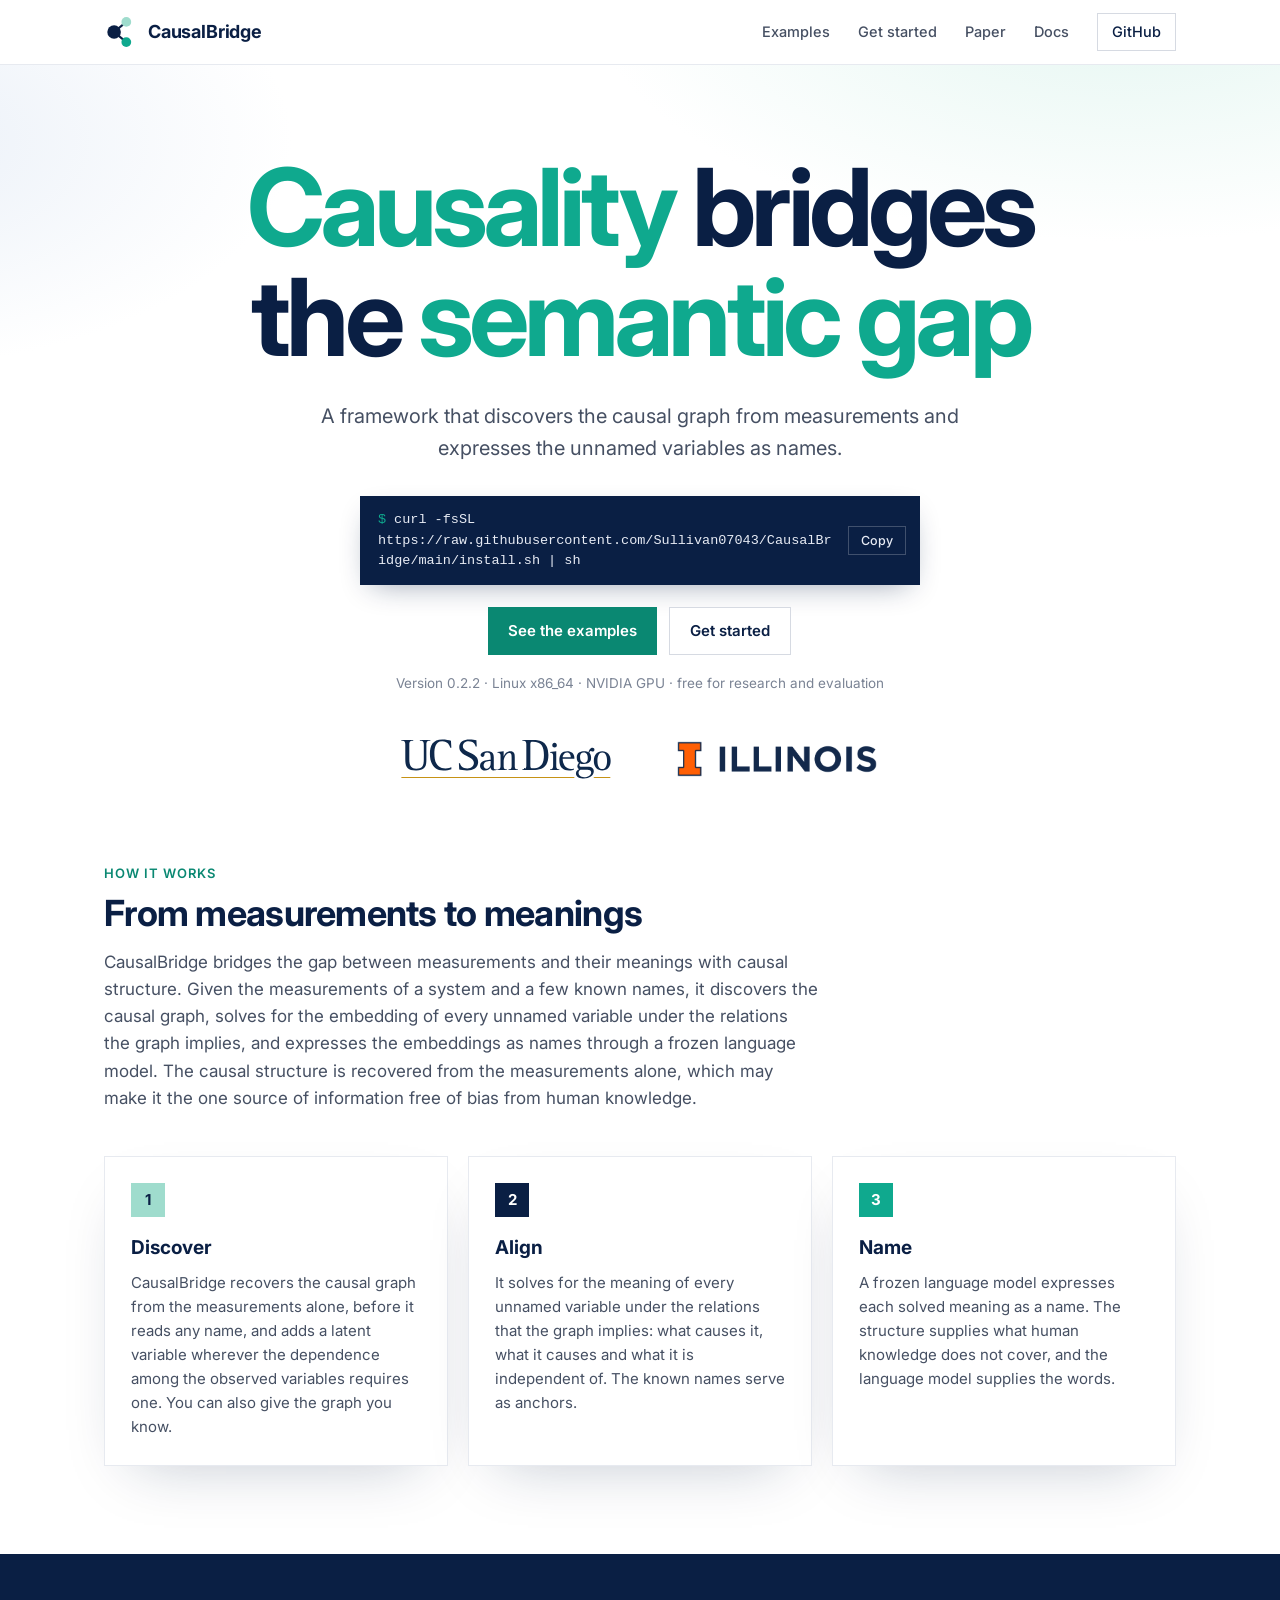
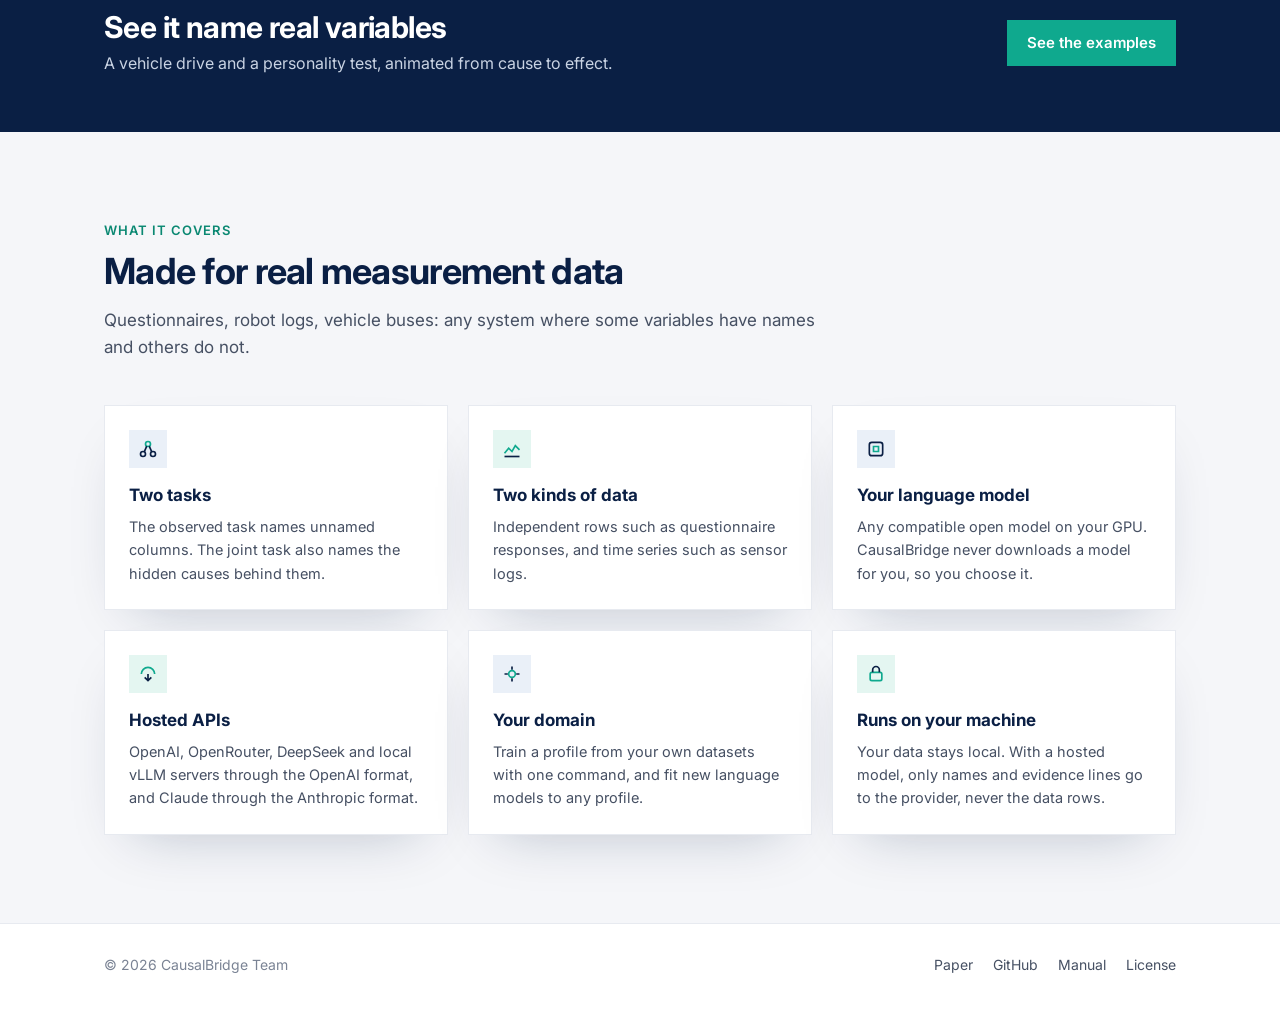
==== commit d034fcee: "Link the arXiv paper and add its citation" ====
--- a/docs/index.html
+++ b/docs/index.html
@@ -9,7 +9,7 @@
 <link rel="preconnect" href="https://fonts.googleapis.com">
 <link rel="preconnect" href="https://fonts.gstatic.com" crossorigin>
 <link href="https://fonts.googleapis.com/css2?family=Inter:wght@400;500;600;700&family=JetBrains+Mono:wght@400;500&display=swap" rel="stylesheet">
-<link rel="stylesheet" href="style.css?v=1bf66dc3">
+<link rel="stylesheet" href="style.css?v=11bb7d1d">
 </head>
 <body>
 <nav>
@@ -21,6 +21,7 @@
     <div class="links">
       <a href="examples.html">Examples</a>
       <a href="start.html">Get started</a>
+      <a href="https://arxiv.org/abs/2610.02594">Paper</a>
       <a href="https://github.com/Sullivan07043/CausalBridge/blob/main/docs/manual.md">Docs</a>
       <a class="gh" href="https://github.com/Sullivan07043/CausalBridge">GitHub</a>
     </div>
@@ -122,7 +123,7 @@
 <footer>
   <div class="wrap">
     <span>© 2026 CausalBridge Team</span>
-    <span><a href="https://github.com/Sullivan07043/CausalBridge">GitHub</a><a href="https://github.com/Sullivan07043/CausalBridge/blob/main/docs/manual.md">Manual</a><a href="https://github.com/Sullivan07043/CausalBridge/blob/main/LICENSE">License</a></span>
+    <span><a href="https://arxiv.org/abs/2610.02594">Paper</a><a href="https://github.com/Sullivan07043/CausalBridge">GitHub</a><a href="https://github.com/Sullivan07043/CausalBridge/blob/main/docs/manual.md">Manual</a><a href="https://github.com/Sullivan07043/CausalBridge/blob/main/LICENSE">License</a></span>
   </div>
 </footer>
 <script src="site.js?v=80eebb0a"></script>
--- a/docs/style.css
+++ b/docs/style.css
@@ -428,3 +428,9 @@
 .unis { display: flex; justify-content: center; align-items: center; flex-wrap: wrap; gap: 28px 64px; margin-top: 44px; }
 .unis img { height: 40px; width: auto; display: block; }
 @media (max-width: 680px) { .unis { gap: 22px 40px; margin-top: 34px; } .unis img { height: 34px; } }
+
+/* citation */
+.bib { position: relative; background: var(--ink); padding: 14px 16px; margin-top: 4px; }
+.bib pre { margin: 0; padding-right: 70px; font: 12.5px/1.6 var(--mono); color: #E8ECF5; white-space: pre-wrap; overflow-wrap: anywhere; }
+.bib .copy { position: absolute; top: 10px; right: 10px; }
+.license.stack { grid-template-columns: minmax(0, 1fr); }
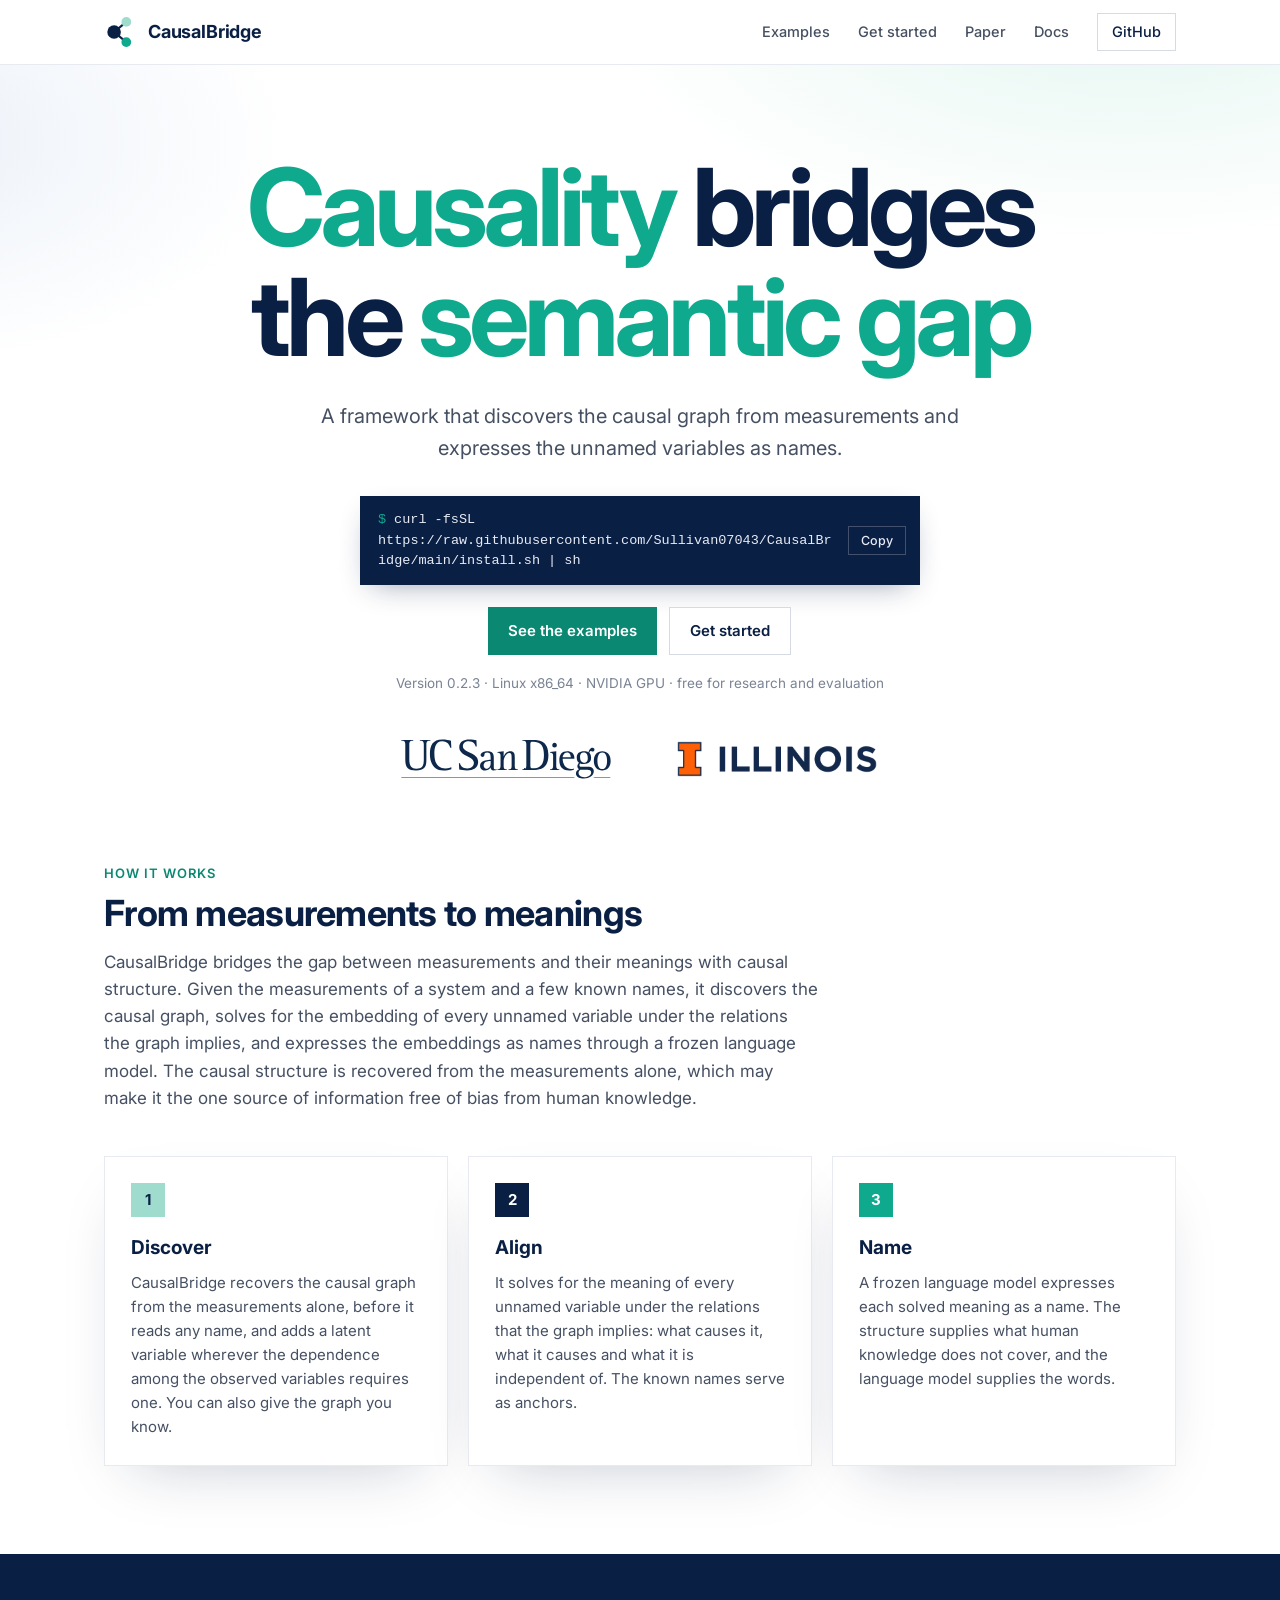
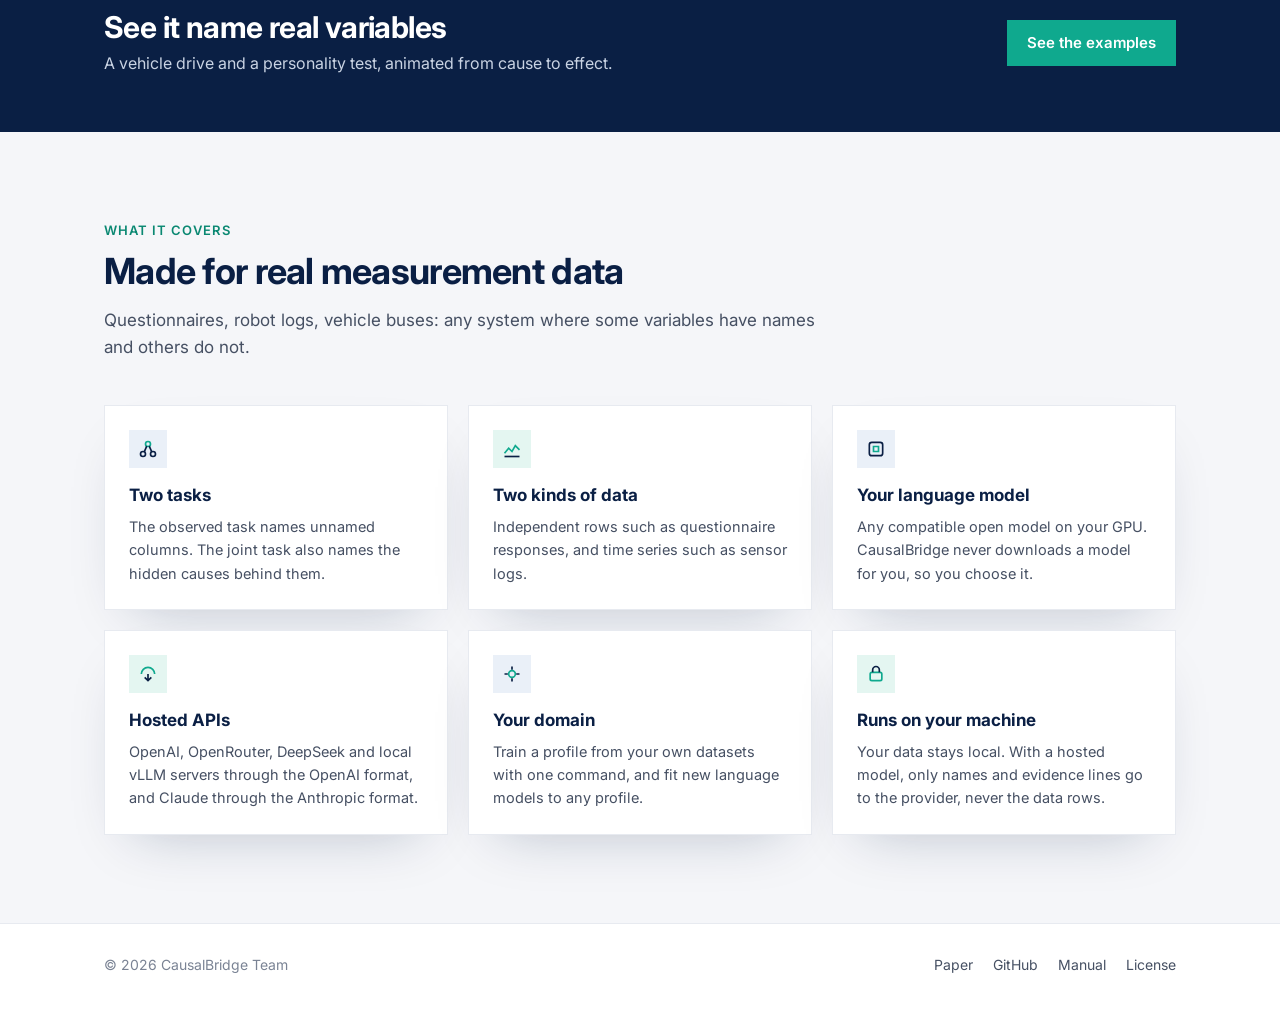
==== commit 85850d72: "Version 0.2.3: training without graph.csv, input checks, longer download timeout" ====
--- a/docs/index.html
+++ b/docs/index.html
@@ -41,7 +41,7 @@
         <a class="btn primary" href="examples.html">See the examples</a>
         <a class="btn ghost" href="start.html">Get started</a>
       </div>
-      <div class="meta">Version 0.2.2 · Linux x86_64 · NVIDIA GPU · free for research and evaluation</div>
+      <div class="meta">Version 0.2.3 · Linux x86_64 · NVIDIA GPU · free for research and evaluation</div>
       <div class="unis">
         <img src="img/ucsd-logo.svg" width="210" height="40" alt="UC San Diego">
         <img src="img/illinois-wordmark.png" width="204" height="40" alt="University of Illinois Urbana-Champaign">
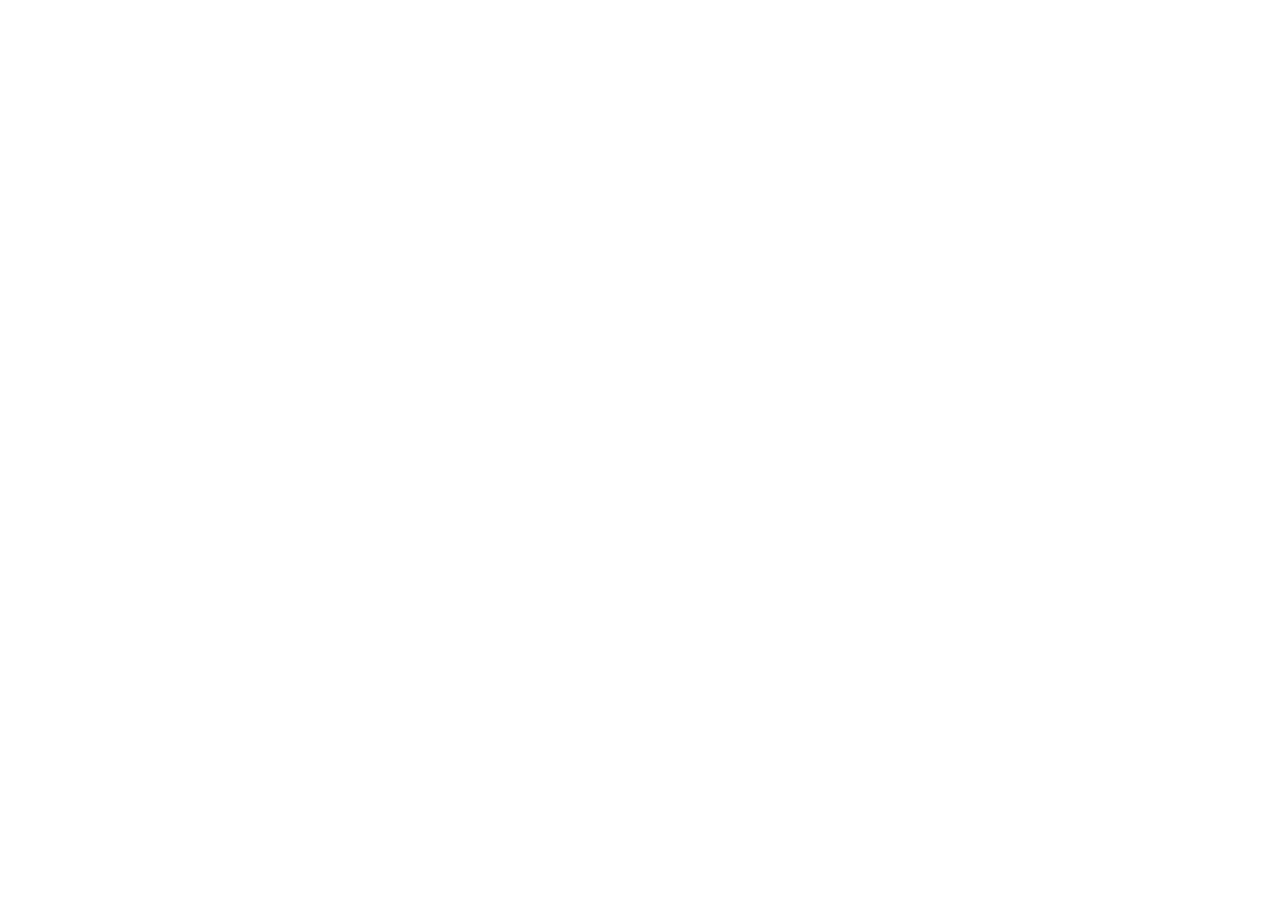
==== commit b78e19cf: "Moved to causal-intelligence/causal-bridge: redirect the pages and the README" ====
--- a/docs/index.html
+++ b/docs/index.html
@@ -2,130 +2,12 @@
 <html lang="en">
 <head>
 <meta charset="utf-8">
-<meta name="viewport" content="width=device-width, initial-scale=1">
-<title>CausalBridge</title>
-<meta name="description" content="How causality bridges the semantic gap. CausalBridge reads a variable's semantics from how it acts on other variables.">
-<link rel="icon" href="data:image/svg+xml,%3Csvg xmlns='http://www.w3.org/2000/svg' viewBox='0 0 32 32'%3E%3Cpath d='M21 6.5 L9.5 16 L21 25.5' fill='none' stroke='%230A1F44' stroke-width='2' stroke-linejoin='round'/%3E%3Ccircle cx='21' cy='6.5' r='4.6' fill='%239FDCCD'/%3E%3Ccircle cx='9.5' cy='16' r='6.4' fill='%230A1F44'/%3E%3Ccircle cx='21' cy='25.5' r='4.6' fill='%230FA98E'/%3E%3C/svg%3E">
-<link rel="preconnect" href="https://fonts.googleapis.com">
-<link rel="preconnect" href="https://fonts.gstatic.com" crossorigin>
-<link href="https://fonts.googleapis.com/css2?family=Inter:wght@400;500;600;700&family=JetBrains+Mono:wght@400;500&display=swap" rel="stylesheet">
-<link rel="stylesheet" href="style.css?v=11bb7d1d">
+<title>CausalBridge has moved</title>
+<meta http-equiv="refresh" content="0; url=https://causal-intelligence.github.io/causal-bridge/">
+<link rel="canonical" href="https://causal-intelligence.github.io/causal-bridge/">
 </head>
 <body>
-<nav>
-  <div class="wrap">
-    <a class="brand" href="index.html">
-      <svg viewBox="0 0 32 32" aria-hidden="true"><path d="M21 6.5 L9.5 16 L21 25.5" fill="none" stroke="#0A1F44" stroke-width="2" stroke-linejoin="round"/><circle cx="21" cy="6.5" r="4.6" fill="#9FDCCD"/><circle cx="9.5" cy="16" r="6.4" fill="#0A1F44"/><circle cx="21" cy="25.5" r="4.6" fill="#0FA98E"/></svg>
-      CausalBridge
-    </a>
-    <div class="links">
-      <a href="examples.html">Examples</a>
-      <a href="start.html">Get started</a>
-      <a href="https://arxiv.org/abs/2610.02594">Paper</a>
-      <a href="https://github.com/Sullivan07043/CausalBridge/blob/main/docs/manual.md">Docs</a>
-      <a class="gh" href="https://github.com/Sullivan07043/CausalBridge">GitHub</a>
-    </div>
-  </div>
-</nav>
-
-<header class="hero" id="top">
-  <div class="wrap">
-    <div>
-      <h1 class="big"><span class="l"><span class="grad">Causality</span> bridges</span><span class="l">the <span class="grad">semantic gap</span></span></h1>
-      <p class="lede">A framework that discovers the causal graph from measurements and expresses the unnamed variables as names.</p>
-      <div class="install">
-        <code><span class="p">$</span>curl -fsSL https://raw.githubusercontent.com/Sullivan07043/CausalBridge/main/install.sh | sh</code>
-        <button class="copy" data-copy="curl -fsSL https://raw.githubusercontent.com/Sullivan07043/CausalBridge/main/install.sh | sh">Copy</button>
-      </div>
-      <div class="cta">
-        <a class="btn primary" href="examples.html">See the examples</a>
-        <a class="btn ghost" href="start.html">Get started</a>
-      </div>
-      <div class="meta">Version 0.2.3 · Linux x86_64 · NVIDIA GPU · free for research and evaluation</div>
-      <div class="unis">
-        <img src="img/ucsd-logo.svg" width="210" height="40" alt="UC San Diego">
-        <img src="img/illinois-wordmark.png" width="204" height="40" alt="University of Illinois Urbana-Champaign">
-      </div>
-    </div>
-
-  </div>
-</header>
-
-<section id="how">
-  <div class="wrap">
-    <div class="kicker">How it works</div>
-    <h2>From measurements to meanings</h2>
-    <p class="sub">CausalBridge bridges the gap between measurements and their meanings with causal structure. Given the measurements of a system and a few known names, it discovers the causal graph, solves for the embedding of every unnamed variable under the relations the graph implies, and expresses the embeddings as names through a frozen language model. The causal structure is recovered from the measurements alone, which may make it the one source of information free of bias from human knowledge.</p>
-    <div class="steps">
-      <div class="card step">
-        <h3>Discover</h3>
-        <p>CausalBridge recovers the causal graph from the measurements alone, before it reads any name, and adds a latent variable wherever the dependence among the observed variables requires one. You can also give the graph you know.</p>
-      </div>
-      <div class="card step">
-        <h3>Align</h3>
-        <p>It solves for the meaning of every unnamed variable under the relations that the graph implies: what causes it, what it causes and what it is independent of. The known names serve as anchors.</p>
-      </div>
-      <div class="card step">
-        <h3>Name</h3>
-        <p>A frozen language model expresses each solved meaning as a name. The structure supplies what human knowledge does not cover, and the language model supplies the words.</p>
-      </div>
-    </div>
-  </div>
-</section>
-
-<section class="band">
-  <div class="wrap">
-    <div><h2>See it name real variables</h2><p>A vehicle drive and a personality test, animated from cause to effect.</p></div>
-    <a class="btn primary" href="examples.html">See the examples</a>
-  </div>
-</section>
-
-<section class="alt" id="features">
-  <div class="wrap">
-    <div class="kicker">What it covers</div>
-    <h2>Made for real measurement data</h2>
-    <p class="sub">Questionnaires, robot logs, vehicle buses: any system where some variables have names and others do not.</p>
-    <div class="grid">
-      <div class="card feat">
-        <div class="ic"><svg viewBox="0 0 24 24" fill="none" stroke="#0A1F44" stroke-width="2"><circle cx="6" cy="18" r="3"/><circle cx="18" cy="18" r="3"/><circle cx="12" cy="6" r="3" stroke="#0FA98E"/><path d="M10.5 8.5 7.5 15.5M13.5 8.5l3 7"/></svg></div>
-        <h3>Two tasks</h3>
-        <p>The observed task names unnamed columns. The joint task also names the hidden causes behind them.</p>
-      </div>
-      <div class="card feat">
-        <div class="ic"><svg viewBox="0 0 24 24" fill="none" stroke="#0FA98E" stroke-width="2"><path d="M3 17l5-6 4 4 4-7 5 5"/><path d="M3 21h18" stroke="#0A1F44"/></svg></div>
-        <h3>Two kinds of data</h3>
-        <p>Independent rows such as questionnaire responses, and time series such as sensor logs.</p>
-      </div>
-      <div class="card feat">
-        <div class="ic"><svg viewBox="0 0 24 24" fill="none" stroke="#0A1F44" stroke-width="2"><rect x="4" y="4" width="16" height="16" rx="3"/><path d="M9 9h6v6H9z" stroke="#0FA98E"/></svg></div>
-        <h3>Your language model</h3>
-        <p>Any compatible open model on your GPU. CausalBridge never downloads a model for you, so you choose it.</p>
-      </div>
-      <div class="card feat">
-        <div class="ic"><svg viewBox="0 0 24 24" fill="none" stroke="#0FA98E" stroke-width="2"><path d="M4 12a8 8 0 0 1 16 0"/><path d="M12 12v8M8 16l4 4 4-4" stroke="#0A1F44"/></svg></div>
-        <h3>Hosted APIs</h3>
-        <p>OpenAI, OpenRouter, DeepSeek and local vLLM servers through the OpenAI format, and Claude through the Anthropic format.</p>
-      </div>
-      <div class="card feat">
-        <div class="ic"><svg viewBox="0 0 24 24" fill="none" stroke="#0A1F44" stroke-width="2"><path d="M12 3v4M12 17v4M3 12h4M17 12h4"/><circle cx="12" cy="12" r="4" stroke="#0FA98E"/></svg></div>
-        <h3>Your domain</h3>
-        <p>Train a profile from your own datasets with one command, and fit new language models to any profile.</p>
-      </div>
-      <div class="card feat">
-        <div class="ic"><svg viewBox="0 0 24 24" fill="none" stroke="#0FA98E" stroke-width="2"><rect x="5" y="10" width="14" height="10" rx="2"/><path d="M8 10V7a4 4 0 0 1 8 0v3" stroke="#0A1F44"/></svg></div>
-        <h3>Runs on your machine</h3>
-        <p>Your data stays local. With a hosted model, only names and evidence lines go to the provider, never the data rows.</p>
-      </div>
-    </div>
-  </div>
-</section>
-
-<footer>
-  <div class="wrap">
-    <span>© 2026 CausalBridge Team</span>
-    <span><a href="https://arxiv.org/abs/2610.02594">Paper</a><a href="https://github.com/Sullivan07043/CausalBridge">GitHub</a><a href="https://github.com/Sullivan07043/CausalBridge/blob/main/docs/manual.md">Manual</a><a href="https://github.com/Sullivan07043/CausalBridge/blob/main/LICENSE">License</a></span>
-  </div>
-</footer>
-<script src="site.js?v=80eebb0a"></script>
+<p>CausalBridge has moved to <a href="https://causal-intelligence.github.io/causal-bridge/">causal-intelligence.github.io/causal-bridge</a>.
+The code is at <a href="https://github.com/causal-intelligence/causal-bridge">github.com/causal-intelligence/causal-bridge</a> and installs with <code>pip install causal-bridge</code>.</p>
 </body>
 </html>
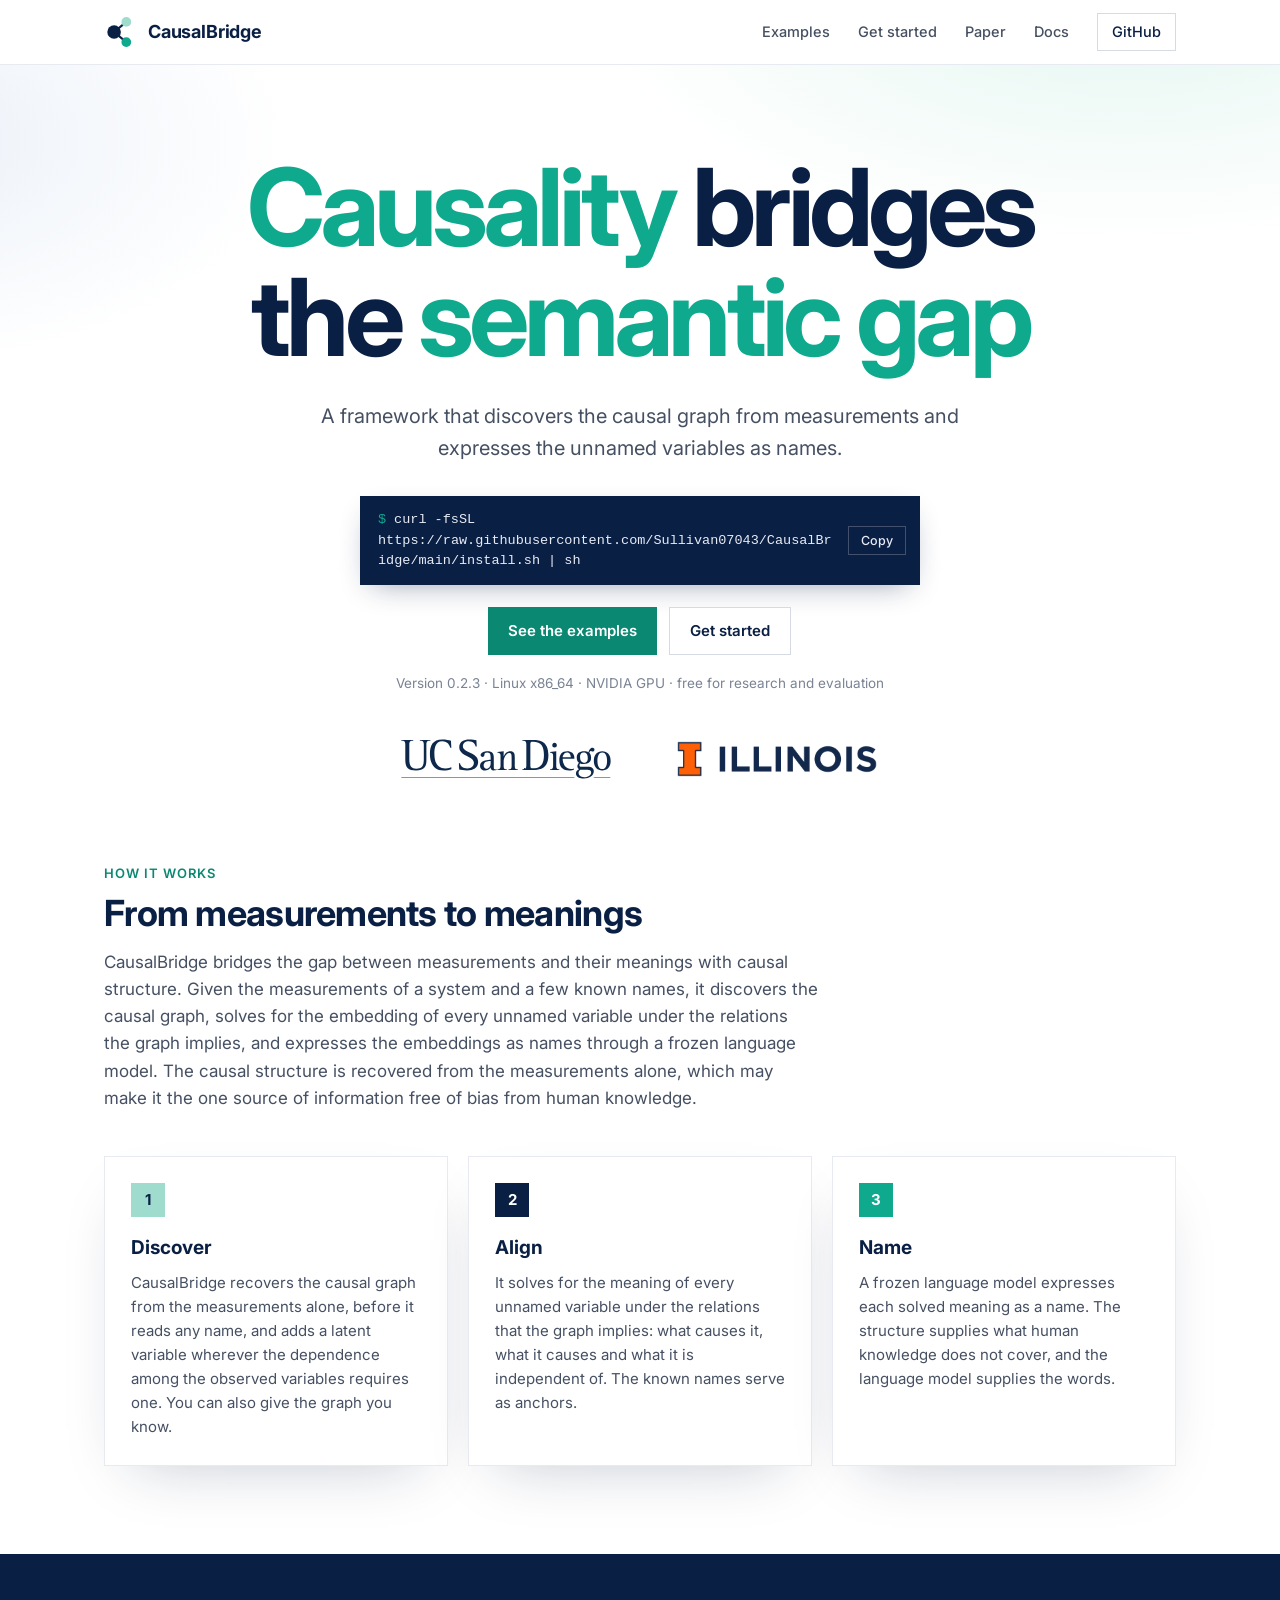
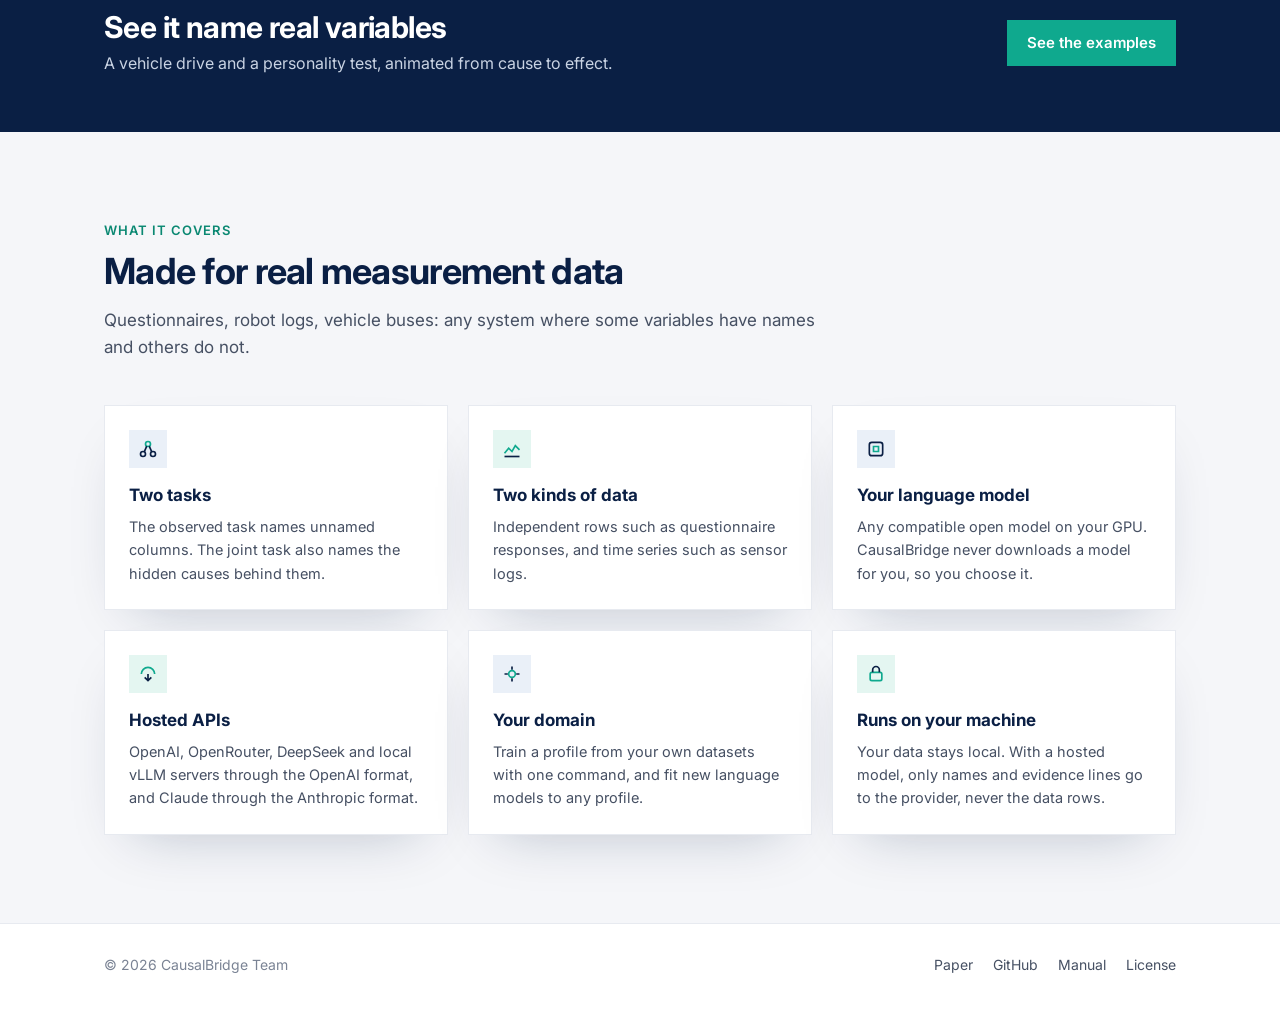
==== commit 575c074e: "Revert "Moved to causal-intelligence/causal-bridge: redirect the pages and the README" This reverts " ====
--- a/docs/index.html
+++ b/docs/index.html
@@ -2,12 +2,130 @@
 <html lang="en">
 <head>
 <meta charset="utf-8">
-<title>CausalBridge has moved</title>
-<meta http-equiv="refresh" content="0; url=https://causal-intelligence.github.io/causal-bridge/">
-<link rel="canonical" href="https://causal-intelligence.github.io/causal-bridge/">
+<meta name="viewport" content="width=device-width, initial-scale=1">
+<title>CausalBridge</title>
+<meta name="description" content="How causality bridges the semantic gap. CausalBridge reads a variable's semantics from how it acts on other variables.">
+<link rel="icon" href="data:image/svg+xml,%3Csvg xmlns='http://www.w3.org/2000/svg' viewBox='0 0 32 32'%3E%3Cpath d='M21 6.5 L9.5 16 L21 25.5' fill='none' stroke='%230A1F44' stroke-width='2' stroke-linejoin='round'/%3E%3Ccircle cx='21' cy='6.5' r='4.6' fill='%239FDCCD'/%3E%3Ccircle cx='9.5' cy='16' r='6.4' fill='%230A1F44'/%3E%3Ccircle cx='21' cy='25.5' r='4.6' fill='%230FA98E'/%3E%3C/svg%3E">
+<link rel="preconnect" href="https://fonts.googleapis.com">
+<link rel="preconnect" href="https://fonts.gstatic.com" crossorigin>
+<link href="https://fonts.googleapis.com/css2?family=Inter:wght@400;500;600;700&family=JetBrains+Mono:wght@400;500&display=swap" rel="stylesheet">
+<link rel="stylesheet" href="style.css?v=11bb7d1d">
 </head>
 <body>
-<p>CausalBridge has moved to <a href="https://causal-intelligence.github.io/causal-bridge/">causal-intelligence.github.io/causal-bridge</a>.
-The code is at <a href="https://github.com/causal-intelligence/causal-bridge">github.com/causal-intelligence/causal-bridge</a> and installs with <code>pip install causal-bridge</code>.</p>
+<nav>
+  <div class="wrap">
+    <a class="brand" href="index.html">
+      <svg viewBox="0 0 32 32" aria-hidden="true"><path d="M21 6.5 L9.5 16 L21 25.5" fill="none" stroke="#0A1F44" stroke-width="2" stroke-linejoin="round"/><circle cx="21" cy="6.5" r="4.6" fill="#9FDCCD"/><circle cx="9.5" cy="16" r="6.4" fill="#0A1F44"/><circle cx="21" cy="25.5" r="4.6" fill="#0FA98E"/></svg>
+      CausalBridge
+    </a>
+    <div class="links">
+      <a href="examples.html">Examples</a>
+      <a href="start.html">Get started</a>
+      <a href="https://arxiv.org/abs/2610.02594">Paper</a>
+      <a href="https://github.com/Sullivan07043/CausalBridge/blob/main/docs/manual.md">Docs</a>
+      <a class="gh" href="https://github.com/Sullivan07043/CausalBridge">GitHub</a>
+    </div>
+  </div>
+</nav>
+
+<header class="hero" id="top">
+  <div class="wrap">
+    <div>
+      <h1 class="big"><span class="l"><span class="grad">Causality</span> bridges</span><span class="l">the <span class="grad">semantic gap</span></span></h1>
+      <p class="lede">A framework that discovers the causal graph from measurements and expresses the unnamed variables as names.</p>
+      <div class="install">
+        <code><span class="p">$</span>curl -fsSL https://raw.githubusercontent.com/Sullivan07043/CausalBridge/main/install.sh | sh</code>
+        <button class="copy" data-copy="curl -fsSL https://raw.githubusercontent.com/Sullivan07043/CausalBridge/main/install.sh | sh">Copy</button>
+      </div>
+      <div class="cta">
+        <a class="btn primary" href="examples.html">See the examples</a>
+        <a class="btn ghost" href="start.html">Get started</a>
+      </div>
+      <div class="meta">Version 0.2.3 · Linux x86_64 · NVIDIA GPU · free for research and evaluation</div>
+      <div class="unis">
+        <img src="img/ucsd-logo.svg" width="210" height="40" alt="UC San Diego">
+        <img src="img/illinois-wordmark.png" width="204" height="40" alt="University of Illinois Urbana-Champaign">
+      </div>
+    </div>
+
+  </div>
+</header>
+
+<section id="how">
+  <div class="wrap">
+    <div class="kicker">How it works</div>
+    <h2>From measurements to meanings</h2>
+    <p class="sub">CausalBridge bridges the gap between measurements and their meanings with causal structure. Given the measurements of a system and a few known names, it discovers the causal graph, solves for the embedding of every unnamed variable under the relations the graph implies, and expresses the embeddings as names through a frozen language model. The causal structure is recovered from the measurements alone, which may make it the one source of information free of bias from human knowledge.</p>
+    <div class="steps">
+      <div class="card step">
+        <h3>Discover</h3>
+        <p>CausalBridge recovers the causal graph from the measurements alone, before it reads any name, and adds a latent variable wherever the dependence among the observed variables requires one. You can also give the graph you know.</p>
+      </div>
+      <div class="card step">
+        <h3>Align</h3>
+        <p>It solves for the meaning of every unnamed variable under the relations that the graph implies: what causes it, what it causes and what it is independent of. The known names serve as anchors.</p>
+      </div>
+      <div class="card step">
+        <h3>Name</h3>
+        <p>A frozen language model expresses each solved meaning as a name. The structure supplies what human knowledge does not cover, and the language model supplies the words.</p>
+      </div>
+    </div>
+  </div>
+</section>
+
+<section class="band">
+  <div class="wrap">
+    <div><h2>See it name real variables</h2><p>A vehicle drive and a personality test, animated from cause to effect.</p></div>
+    <a class="btn primary" href="examples.html">See the examples</a>
+  </div>
+</section>
+
+<section class="alt" id="features">
+  <div class="wrap">
+    <div class="kicker">What it covers</div>
+    <h2>Made for real measurement data</h2>
+    <p class="sub">Questionnaires, robot logs, vehicle buses: any system where some variables have names and others do not.</p>
+    <div class="grid">
+      <div class="card feat">
+        <div class="ic"><svg viewBox="0 0 24 24" fill="none" stroke="#0A1F44" stroke-width="2"><circle cx="6" cy="18" r="3"/><circle cx="18" cy="18" r="3"/><circle cx="12" cy="6" r="3" stroke="#0FA98E"/><path d="M10.5 8.5 7.5 15.5M13.5 8.5l3 7"/></svg></div>
+        <h3>Two tasks</h3>
+        <p>The observed task names unnamed columns. The joint task also names the hidden causes behind them.</p>
+      </div>
+      <div class="card feat">
+        <div class="ic"><svg viewBox="0 0 24 24" fill="none" stroke="#0FA98E" stroke-width="2"><path d="M3 17l5-6 4 4 4-7 5 5"/><path d="M3 21h18" stroke="#0A1F44"/></svg></div>
+        <h3>Two kinds of data</h3>
+        <p>Independent rows such as questionnaire responses, and time series such as sensor logs.</p>
+      </div>
+      <div class="card feat">
+        <div class="ic"><svg viewBox="0 0 24 24" fill="none" stroke="#0A1F44" stroke-width="2"><rect x="4" y="4" width="16" height="16" rx="3"/><path d="M9 9h6v6H9z" stroke="#0FA98E"/></svg></div>
+        <h3>Your language model</h3>
+        <p>Any compatible open model on your GPU. CausalBridge never downloads a model for you, so you choose it.</p>
+      </div>
+      <div class="card feat">
+        <div class="ic"><svg viewBox="0 0 24 24" fill="none" stroke="#0FA98E" stroke-width="2"><path d="M4 12a8 8 0 0 1 16 0"/><path d="M12 12v8M8 16l4 4 4-4" stroke="#0A1F44"/></svg></div>
+        <h3>Hosted APIs</h3>
+        <p>OpenAI, OpenRouter, DeepSeek and local vLLM servers through the OpenAI format, and Claude through the Anthropic format.</p>
+      </div>
+      <div class="card feat">
+        <div class="ic"><svg viewBox="0 0 24 24" fill="none" stroke="#0A1F44" stroke-width="2"><path d="M12 3v4M12 17v4M3 12h4M17 12h4"/><circle cx="12" cy="12" r="4" stroke="#0FA98E"/></svg></div>
+        <h3>Your domain</h3>
+        <p>Train a profile from your own datasets with one command, and fit new language models to any profile.</p>
+      </div>
+      <div class="card feat">
+        <div class="ic"><svg viewBox="0 0 24 24" fill="none" stroke="#0FA98E" stroke-width="2"><rect x="5" y="10" width="14" height="10" rx="2"/><path d="M8 10V7a4 4 0 0 1 8 0v3" stroke="#0A1F44"/></svg></div>
+        <h3>Runs on your machine</h3>
+        <p>Your data stays local. With a hosted model, only names and evidence lines go to the provider, never the data rows.</p>
+      </div>
+    </div>
+  </div>
+</section>
+
+<footer>
+  <div class="wrap">
+    <span>© 2026 CausalBridge Team</span>
+    <span><a href="https://arxiv.org/abs/2610.02594">Paper</a><a href="https://github.com/Sullivan07043/CausalBridge">GitHub</a><a href="https://github.com/Sullivan07043/CausalBridge/blob/main/docs/manual.md">Manual</a><a href="https://github.com/Sullivan07043/CausalBridge/blob/main/LICENSE">License</a></span>
+  </div>
+</footer>
+<script src="site.js?v=80eebb0a"></script>
 </body>
 </html>
--- a/docs/style.css
+++ b/docs/style.css
@@ -0,0 +1,436 @@
+:root {
+  --ink: #0A1F44;
+  --ink-2: #16366B;
+  --ink-3: #4B6488;
+  --rose: #0FA98E;
+  --rose-2: #0A8872;
+  --rose-soft: #E4F6F1;
+  --gray-900: #1F2430;
+  --gray-700: #465063;
+  --gray-500: #7A8394;
+  --gray-300: #D6DAE2;
+  --gray-200: #E7EAF0;
+  --gray-100: #F5F6F9;
+  --bg: #FFFFFF;
+  --radius: 0;
+  --mono: "JetBrains Mono", ui-monospace, SFMono-Regular, Menlo, monospace;
+}
+* { box-sizing: border-box; }
+html { scroll-behavior: smooth; }
+body {
+  margin: 0; background: var(--bg); color: var(--gray-900);
+  font: 16px/1.6 Inter, system-ui, -apple-system, "Segoe UI", sans-serif;
+  -webkit-font-smoothing: antialiased;
+}
+a { color: var(--ink-2); text-decoration: none; }
+a:hover { color: var(--rose); }
+.wrap { max-width: 1120px; margin: 0 auto; padding: 0 24px; }
+
+/* navigation */
+nav {
+  position: sticky; top: 0; z-index: 10; background: rgba(255,255,255,.88);
+  backdrop-filter: saturate(160%) blur(10px); border-bottom: 1px solid var(--gray-200);
+}
+nav .wrap { display: flex; align-items: center; justify-content: space-between; height: 64px; }
+.brand { display: flex; align-items: center; gap: 10px; font-weight: 700; color: var(--ink); font-size: 18px; letter-spacing: -.01em; }
+.brand svg { width: 34px; height: 34px; }
+.links { display: flex; align-items: center; gap: 28px; font-size: 14.5px; font-weight: 500; }
+.links a { color: var(--gray-700); }
+.links a:hover { color: var(--ink); }
+.links .gh { color: var(--ink); border: 1px solid var(--gray-300); padding: 6px 14px; border-radius: 999px; }
+.links .gh:hover { border-color: var(--ink); }
+
+/* hero */
+.hero { padding: 88px 0 72px; background:
+  radial-gradient(900px 420px at 88% -10%, var(--rose-soft), transparent 60%),
+  radial-gradient(700px 380px at -10% 10%, #EAF0F8, transparent 60%); }
+.hero .wrap { display: grid; grid-template-columns: minmax(0, 1fr); justify-items: center; text-align: center; gap: 56px; align-items: center; }
+.eyebrow { display: inline-flex; align-items: center; gap: 8px; font-size: 13px; font-weight: 600; color: var(--rose-2);
+  background: var(--rose-soft); padding: 5px 12px; border-radius: 999px; letter-spacing: .02em; }
+h1 { font-size: 58px; line-height: 1.08; letter-spacing: -.03em; color: var(--ink); margin: 20px 0 20px; font-weight: 700; }
+h1 em { font-style: normal; color: var(--rose-2); }
+.lede { font-size: 18.5px; color: var(--gray-700); max-width: 34em; margin: 0 0 30px; }
+.install { display: flex; align-items: center; gap: 10px; background: var(--ink); color: #E8ECF5; border-radius: 12px;
+  padding: 14px 14px 14px 18px; font: 13.5px/1.5 var(--mono); max-width: 560px; box-shadow: 0 10px 30px -12px rgba(10,31,68,.45); }
+.install code { flex: 1; min-width: 0; white-space: normal; overflow-wrap: anywhere; }
+.install .p { color: var(--rose); margin-right: 8px; user-select: none; }
+.copy { flex: none; border: 1px solid rgba(255,255,255,.22); background: transparent; color: #E8ECF5; border-radius: 8px;
+  padding: 6px 12px; font: 500 12.5px Inter, sans-serif; cursor: pointer; }
+.copy:hover { background: rgba(255,255,255,.1); }
+.cta { display: flex; gap: 12px; margin-top: 22px; flex-wrap: wrap; }
+.btn { display: inline-flex; align-items: center; gap: 8px; padding: 11px 20px; border-radius: 10px; font-weight: 600; font-size: 15px; }
+.btn.primary { background: var(--rose-2); color: #fff; }
+.btn.primary:hover { background: var(--ink); color: #fff; }
+.btn.ghost { color: var(--ink); border: 1px solid var(--gray-300); background: #fff; }
+.btn.ghost:hover { border-color: var(--ink); color: var(--ink); }
+.meta { margin-top: 18px; font-size: 13.5px; color: var(--gray-500); }
+
+/* demo card */
+.card { background: #fff; border: 1px solid var(--gray-200); border-radius: var(--radius);
+  box-shadow: 0 24px 60px -30px rgba(10,31,68,.28); }
+.demo { padding: 20px 22px 18px; }
+.demo-tabs { display: flex; gap: 6px; margin-bottom: 14px; }
+.demo-tabs button { border: 1px solid var(--gray-200); background: #fff; color: var(--gray-700); border-radius: 999px;
+  padding: 5px 14px; font: 600 13px Inter, sans-serif; cursor: pointer; }
+.demo-tabs button.on { background: var(--ink); border-color: var(--ink); color: #fff; }
+.demo-head { display: flex; justify-content: space-between; align-items: baseline; gap: 12px; margin-bottom: 12px; flex-wrap: wrap; }
+.demo-head b { color: var(--ink); font-size: 15.5px; }
+.demo-head span { font-size: 12.5px; color: var(--gray-500); }
+.demo-key { display: flex; gap: 16px; font-size: 12.5px; color: var(--gray-700); margin: -4px 0 12px; }
+.demo-key i { display: inline-block; width: 9px; height: 9px; border-radius: 50%; margin-right: 6px; }
+.k-given { background: var(--ink); }
+.k-out { background: var(--rose); }
+.demo-cols, .row { display: grid; grid-template-columns: 104px minmax(0, 1fr); gap: 12px; }
+.demo-cols { font-size: 11.5px; font-weight: 600; letter-spacing: .06em; text-transform: uppercase; color: var(--gray-500);
+  padding: 0 10px 6px; border-bottom: 1px solid var(--gray-200); }
+.demo-rows { display: grid; gap: 1px; padding-top: 6px; }
+.row { padding: 6px 10px; border-radius: 8px; font-size: 14px; align-items: baseline; transition: background .2s; }
+.row .id { font: 500 12.5px var(--mono); color: var(--gray-500); overflow-wrap: anywhere; }
+.row .nm { color: var(--ink); }
+.row.todo .nm { color: var(--rose-2); font-weight: 600; }
+.row.active { background: var(--rose-soft); }
+.pill { display: inline-block; font-size: 12px; font-weight: 500; color: var(--gray-500); border: 1px dashed var(--gray-300);
+  border-radius: 999px; padding: 0 10px; }
+.caret::after { content: ""; display: inline-block; width: 2px; height: 1em; background: var(--rose); margin-left: 2px;
+  vertical-align: -2px; animation: blink 1s steps(1) infinite; }
+@keyframes blink { 50% { opacity: 0; } }
+.ok { font-size: 12px; font-weight: 500; color: var(--gray-500); margin-left: 8px; white-space: nowrap; }
+.truth { display: block; font-size: 12px; font-weight: 400; color: var(--gray-500); margin-top: 2px; }
+.demo-foot { display: flex; justify-content: space-between; align-items: center; gap: 12px; border-top: 1px solid var(--gray-200);
+  margin-top: 10px; padding-top: 12px; font-size: 13px; color: var(--gray-700); min-height: 44px; }
+.replay { border: 1px solid var(--gray-300); background: #fff; border-radius: 8px; padding: 5px 12px; font: 500 12.5px Inter, sans-serif;
+  cursor: pointer; color: var(--ink); flex: none; }
+.replay:hover { border-color: var(--ink); }
+
+.exgrid { display: grid; grid-template-columns: repeat(2, minmax(0, 1fr)); gap: 20px; align-items: start; }
+.switch { display: flex; align-items: center; gap: 10px; font-size: 13px; font-weight: 600; color: var(--gray-500);
+  cursor: pointer; user-select: none; margin: 0 0 8px; width: max-content; }
+.switch input { position: absolute; opacity: 0; width: 0; height: 0; }
+.switch .lab.on { color: var(--ink); }
+.track { position: relative; width: 46px; height: 28px; border-radius: 999px; background: var(--gray-300);
+  transition: background .25s; flex: none; }
+.knob { position: absolute; top: 3px; left: 3px; width: 22px; height: 22px; border-radius: 50%; background: #fff;
+  box-shadow: 0 2px 5px rgba(10,31,68,.25); transition: transform .25s cubic-bezier(.3,.7,.4,1); }
+.switch input:checked + .track { background: var(--rose); }
+.switch input:checked + .track .knob { transform: translateX(18px); }
+.switch input:focus-visible + .track { outline: 2px solid var(--ink-3); outline-offset: 2px; }
+.ex-note { font-size: 13.5px; color: var(--gray-700); margin: 0 0 12px; min-height: 2.9em; }
+.row.sec { grid-template-columns: 1fr; font-size: 11.5px; font-weight: 600; letter-spacing: .06em; text-transform: uppercase;
+  color: var(--gray-500); padding-top: 12px; }
+.row.more { grid-template-columns: 1fr; font-size: 12.5px; color: var(--gray-500); }
+.row .sub { display: block; font: 400 11.5px Inter, sans-serif; color: var(--gray-500); margin-top: 1px; }
+.demo .cmd { margin: 14px 0 0; font-size: 12px; }
+
+.demo.wide .demo-body { display: grid; grid-template-columns: minmax(0, 1.15fr) minmax(0, 1fr); gap: 28px; align-items: start; }
+.gbox { background: var(--gray-100); border: 1px solid var(--gray-200); border-radius: 12px; padding: 10px 8px; }
+.gsvg { width: 100%; height: auto; display: block; opacity: 0; transition: opacity .35s; }
+.gsvg.in { opacity: 1; }
+.gnode rect, .gnode circle { fill: #fff; stroke: var(--ink); stroke-width: 1.6; transition: stroke-width .15s; }
+.gnode text { fill: var(--ink); font-family: var(--mono); font-weight: 500; text-anchor: middle; }
+.gnode.un rect { fill: var(--rose); stroke: var(--rose); }
+.gnode.un text { fill: #fff; }
+.gnode.lat circle { fill: var(--rose-soft); stroke: var(--rose); stroke-dasharray: 4 3; }
+.gnode.lat text { fill: var(--rose-2); font-family: Inter, sans-serif; font-weight: 700; }
+.gnode { transform-box: fill-box; transform-origin: center; transition: transform .2s; }
+.gnode.hot { transform: scale(1.18); }
+.gnode.hot rect, .gnode.hot circle { stroke: var(--rose-2); stroke-width: 3; }
+.k-lat { border: 1.5px dashed var(--rose); background: var(--rose-soft) !important; }
+.exgrid { grid-template-columns: minmax(0, 1fr) !important; }
+.demo.wide .gbox { position: sticky; top: 84px; }
+.demo.stack .demo-body { display: grid; grid-template-columns: minmax(0, 1fr); gap: 18px; }
+
+.lay-side .demo-body { display: grid; grid-template-columns: minmax(0, 1.05fr) minmax(0, 1fr); gap: 28px; align-items: stretch; }
+.lay-side .gbox { display: flex; align-items: center; }
+.lay-stack .demo-body, .lay-top .demo-body { display: grid; grid-template-columns: minmax(0, 1fr); gap: 14px; }
+.tcols { display: grid; grid-template-columns: repeat(3, minmax(0, 1fr)); gap: 18px; }
+.ttitle { font-size: 11.5px; font-weight: 600; letter-spacing: .06em; text-transform: uppercase; color: var(--gray-500);
+  padding: 0 10px 6px; border-bottom: 1px solid var(--gray-200); margin-bottom: 4px; }
+.tcols .row { grid-template-columns: 58px minmax(0, 1fr); }
+.row.latrow .nm { font-weight: 700; }
+.lay-top .row { padding: 5px 10px; }
+.lay-top .demo-body { gap: 10px; }
+.demo .demo-foot { margin-top: 12px; }
+
+.tgrid { display: grid; gap: 4px 22px; margin-bottom: 14px; }
+.tgrid .row { grid-template-columns: 36px minmax(0, 1fr); }
+.tbox > .ttitle { margin-top: 4px; }
+.gnode circle { transition: stroke-width .15s; }
+.gnode.un:not(.lat) circle { fill: var(--rose); stroke: var(--rose); }
+
+/* scenes */
+.scene { overflow-anchor: none; }
+.scene .sbody { display: grid; grid-template-columns: minmax(0, 1fr); gap: 16px; }
+.sc-side .sbody { grid-template-columns: minmax(0, 1.1fr) minmax(0, 1fr); gap: 28px; align-items: start; }
+.stagewrap { overflow-x: auto; }
+.stage { position: relative; background: var(--gray-100); border: 1px solid var(--gray-200); border-radius: 12px; padding: 14px 12px; box-sizing: content-box; }
+.sc-tree .stage { padding: 16px 18px; }
+.edges { position: absolute; left: 0; top: 0; pointer-events: none; overflow: visible; }
+.edge { fill: none; stroke: var(--ink-3); stroke-width: 1.5; opacity: .25; transition: opacity .35s; }
+.edge.lit { opacity: 1; }
+.edge.focus { stroke: var(--rose); opacity: 1; }
+.ahead { fill: var(--ink-3); }
+.gn { display: inline-block; font: 500 12.5px var(--mono); padding: 4px 9px; border: 1.5px solid var(--ink); border-radius: 999px; background: #fff;
+  color: var(--ink); white-space: nowrap; opacity: .45; transition: opacity .35s, box-shadow .2s, transform .2s; z-index: 1; will-change: transform; transform: scale(1); }
+.sc-layers .gn { position: absolute; }
+.gn.unk { background: var(--rose-2); border-color: var(--rose-2); color: #fff; }
+.gn.lat { background: var(--rose-soft); border: 1.5px dashed var(--rose); color: var(--rose-2); font: 700 13px Inter, sans-serif; padding: 6px 14px; }
+.gn.lit { opacity: 1; }
+.gn.hot { box-shadow: 0 0 0 5px rgba(15,169,142,.25); transform: scale(1.12); z-index: 5; }
+.gn.mb { box-shadow: 0 0 0 4px rgba(10,31,68,.13); z-index: 3; }
+.tcolumns { display: grid; grid-template-columns: repeat(3, minmax(0, 1fr)); gap: 12px; position: relative; }
+.sc-top .tcolumns { grid-template-columns: repeat(2, minmax(0, 1fr)); }
+.tcolumn { justify-self: center; }
+.tcolumn > .gn { margin-bottom: 12px; }
+.scene .row.sec { display: block; padding: 10px 10px 4px; font-size: 11.5px !important; }
+.titems { display: flex; flex-direction: column; align-items: flex-start; gap: 10px; padding-left: 36px; }
+.scene .row { opacity: .5; transition: opacity .35s; min-height: 34px; align-items: center; }
+.scene .row.lit, .scene .row.sec { opacity: 1; }
+.rgrid { display: grid; gap: 0 22px; }
+.rcol .row { grid-template-columns: 40px minmax(0, 1fr); }
+.sc-wideid .rcol .row { grid-template-columns: 128px minmax(0, 1fr); }
+.sc-top .row { padding: 5px 10px; font-size: 13.5px; }
+.sc-top .rcol .row { grid-template-columns: 34px minmax(0, 1fr); }
+.replay { background: var(--rose-soft) !important; color: var(--rose-2) !important; border: 1px solid var(--rose) !important; font-weight: 600 !important; }
+.replay:hover { background: var(--rose) !important; color: #fff !important; }
+.slide { display: none; }
+.slide.on { display: block; }
+.dots { display: flex; gap: 8px; justify-content: center; margin-top: 14px; }
+.dot { width: 8px; height: 8px; border-radius: 999px; background: var(--gray-300); border: 0; padding: 0; cursor: pointer; transition: width .25s, background .25s; }
+.dot.on { width: 24px; background: var(--rose); }
+
+.hero .wrap > div { max-width: 1072px; }
+.hero h1 { font-size: 50px; margin-top: 0; }
+.hero h1 .l { display: block; }
+.hero .lede { margin-left: auto; margin-right: auto; max-width: 40em; }
+.hero .install { margin: 0 auto; text-align: left; }
+.hero .cta { justify-content: center; }
+.hero { padding: 104px 0 96px; }
+
+/* sections */
+section { padding: 88px 0; }
+section.alt { background: var(--gray-100); }
+.kicker { font-size: 13px; font-weight: 600; letter-spacing: .08em; text-transform: uppercase; color: var(--rose-2); }
+h2 { font-size: 36px; line-height: 1.15; letter-spacing: -.02em; color: var(--ink); margin: 10px 0 14px; }
+.sub { color: var(--gray-700); font-size: 17px; max-width: 42em; margin: 0 0 44px; }
+
+.steps { display: grid; grid-template-columns: repeat(3, minmax(0, 1fr)); gap: 20px; counter-reset: s; }
+.step { padding: 26px; position: relative; }
+.step::before { counter-increment: s; content: counter(s); display: grid; place-items: center; width: 34px; height: 34px;
+  border-radius: 10px; background: var(--ink); color: #fff; font-weight: 700; font-size: 15px; margin-bottom: 16px; }
+.step:nth-child(3)::before { background: var(--rose); }
+.step h3 { margin: 0 0 8px; color: var(--ink); font-size: 19px; }
+.step p { margin: 0; color: var(--gray-700); font-size: 15px; }
+
+.grid { display: grid; grid-template-columns: repeat(3, minmax(0, 1fr)); gap: 20px; }
+.feat { padding: 24px; }
+.feat .ic { width: 38px; height: 38px; border-radius: 10px; display: grid; place-items: center; background: #EAF0F8; margin-bottom: 14px; }
+.feat:nth-child(even) .ic { background: var(--rose-soft); }
+.feat .ic svg { width: 20px; height: 20px; }
+.feat h3 { margin: 0 0 6px; font-size: 17px; color: var(--ink); }
+.feat p { margin: 0; color: var(--gray-700); font-size: 14.5px; }
+
+/* examples */
+.tabs { display: inline-flex; background: #fff; border: 1px solid var(--gray-200); border-radius: 12px; padding: 4px; margin-bottom: 20px; }
+.tabs button { border: 0; background: transparent; padding: 9px 18px; border-radius: 9px; font: 600 14.5px Inter, sans-serif;
+  color: var(--gray-700); cursor: pointer; }
+.tabs button.on { background: var(--ink); color: #fff; }
+.panel { display: none; padding: 26px; }
+.panel.on { display: block; }
+.panel p { margin: 0 0 16px; color: var(--gray-700); font-size: 15px; }
+.cmd { font: 13px/1.6 var(--mono); background: var(--gray-100); border: 1px solid var(--gray-200); border-radius: 10px;
+  padding: 12px 14px; white-space: pre-wrap; overflow-wrap: anywhere; color: var(--ink); margin-bottom: 18px; }
+.tbl { width: 100%; border-collapse: collapse; font-size: 14.5px; }
+.tbl th { text-align: left; font-size: 12.5px; text-transform: uppercase; letter-spacing: .05em; color: var(--gray-500);
+  font-weight: 600; padding: 8px 10px; border-bottom: 1px solid var(--gray-200); }
+.tbl td { padding: 10px; border-bottom: 1px solid var(--gray-200); vertical-align: top; }
+.tbl tr:last-child td { border-bottom: 0; }
+.tbl td:first-child { font: 500 13px var(--mono); color: var(--ink); white-space: nowrap; }
+.tbl td:last-child { color: var(--rose-2); font-weight: 500; }
+.note { font-size: 13px; color: var(--gray-500); margin-top: 14px; }
+.scroll { overflow-x: auto; }
+
+/* get started */
+.start { display: grid; grid-template-columns: repeat(2, minmax(0, 1fr)); gap: 20px; }
+.start .card { padding: 24px; }
+.start h3 { margin: 0 0 6px; color: var(--ink); font-size: 17px; display: flex; gap: 10px; align-items: center; }
+.start h3 span { font: 600 12px var(--mono); color: var(--rose); background: var(--rose-soft); padding: 2px 8px; border-radius: 6px; }
+.start p { margin: 0 0 12px; color: var(--gray-700); font-size: 14.5px; }
+.start .cmd { margin: 0; }
+
+/* docs */
+.docs { display: grid; grid-template-columns: repeat(4, minmax(0, 1fr)); gap: 16px; }
+.doc { padding: 20px; display: block; color: inherit; transition: border-color .15s, transform .15s; }
+.doc:hover { border-color: var(--ink-3); transform: translateY(-2px); color: inherit; }
+.doc b { display: block; color: var(--ink); margin-bottom: 4px; }
+.doc span { font-size: 14px; color: var(--gray-700); }
+
+.license { display: grid; grid-template-columns: repeat(2, minmax(0, 1fr)); gap: 20px; }
+.license .card { padding: 26px; }
+.license h3 { margin: 0 0 8px; color: var(--ink); }
+.license p { margin: 0 0 10px; color: var(--gray-700); font-size: 15px; }
+
+footer { border-top: 1px solid var(--gray-200); padding: 30px 0 40px; font-size: 14px; color: var(--gray-500); }
+footer .wrap { display: flex; justify-content: space-between; gap: 16px; flex-wrap: wrap; }
+footer a { color: var(--gray-700); margin-left: 20px; }
+
+@media (max-width: 960px) {
+  .hero .wrap { grid-template-columns: minmax(0, 1fr); gap: 40px; }
+  .steps, .grid, .docs { grid-template-columns: repeat(2, minmax(0, 1fr)); }
+  .exgrid { grid-template-columns: minmax(0, 1fr); }
+  .lay-side .demo-body { grid-template-columns: minmax(0, 1fr); gap: 16px; }
+}
+@media (max-width: 680px) {
+  .wrap { padding: 0 16px; }
+  .links a:not(.gh) { display: none; }
+  .hero { padding: 64px 0 56px; }
+  h1, .hero h1 { font-size: 34px; }
+  .hero h1 .l { display: block; }
+  .hero h1 .l + .l { margin-top: 8px; }
+  .lede { font-size: 16.5px; }
+  h2 { font-size: 28px; }
+  section { padding: 60px 0; }
+  .steps, .grid, .start, .docs, .license, .exgrid { grid-template-columns: minmax(0, 1fr); }
+  .install { font-size: 12.5px; }
+  .demo.wide .demo-body { grid-template-columns: minmax(0, 1fr); gap: 16px; }
+  .tbl th { font-size: 11px; letter-spacing: .02em; }
+  .gbox { overflow-x: auto; }
+  .lay-side .gsvg { min-width: 420px; }
+  .lay-top .gsvg { min-width: 520px; }
+  .lay-stack .gsvg { min-width: 720px; }
+  .tcols { grid-template-columns: minmax(0, 1fr); }
+  .sc-side .sbody { grid-template-columns: minmax(0, 1fr); }
+  .sc-layers .stage { width: 520px; flex: none; }
+  .sc-tree .stage { min-width: 560px; }
+  .rgrid { grid-template-columns: minmax(0, 1fr) !important; }
+  .tgrid { grid-template-columns: minmax(0, 1fr) !important; }
+}
+/* square style */
+*, *::before, *::after { border-radius: 0 !important; }
+.hero { padding: 96px 0 36px !important; }
+#how { padding-top: 44px; }
+/* hero, large type */
+.hero .wrap { justify-items: center !important; text-align: center !important; }
+.hero .wrap > div { max-width: none !important; }
+.hero h1.big { font-size: clamp(52px, 8.4vw, 112px) !important; line-height: 1.02; letter-spacing: -.045em; font-weight: 700; margin: 0 0 28px; }
+.hero h1.big .l { display: block; }
+.grad { color: var(--rose); }
+.hero .lede { margin: 0 auto 32px !important; max-width: 34em !important; font-size: 20px; }
+.hero .install { margin: 0 auto !important; }
+.hero .cta { justify-content: center !important; }
+.hero { padding: 88px 0 40px !important; }
+/* results */
+#results { padding-top: 24px; }
+.stats { display: grid; grid-template-columns: repeat(4, minmax(0, 1fr)); gap: 0; border-top: 2px solid var(--ink); }
+.stat { padding: 22px 22px 6px 0; border-right: 1px solid var(--gray-200); margin-right: 22px; }
+.stat:last-child { border-right: 0; margin-right: 0; }
+.stat b { display: block; font-size: 34px; line-height: 1.1; letter-spacing: -.03em; color: var(--rose-2); margin-bottom: 10px; }
+.stat span { color: var(--gray-700); font-size: 14.5px; }
+@media (max-width: 960px) { .stats { grid-template-columns: repeat(2, minmax(0, 1fr)); } .stat:nth-child(2) { border-right: 0; } }
+@media (max-width: 680px) { .stats { grid-template-columns: minmax(0, 1fr); } .stat { border-right: 0; margin-right: 0; border-bottom: 1px solid var(--gray-200); } }
+
+/* multi-page */
+.links a.on { color: var(--ink); box-shadow: inset 0 -2px 0 var(--rose); }
+.pagehead { padding: 64px 0 8px; }
+.pagehead h1 { font-size: 44px; line-height: 1.1; letter-spacing: -.03em; color: var(--ink); margin: 10px 0 14px; }
+.pagehead .sub { margin-bottom: 8px; }
+.pagebody { padding-top: 28px; }
+.band { background: var(--ink); color: #fff; padding: 56px 0; }
+.band .wrap { display: flex; align-items: center; justify-content: space-between; gap: 24px; flex-wrap: wrap; }
+.band h2 { color: #fff; margin: 0; font-size: 30px; }
+.band p { margin: 6px 0 0; color: #C9D3E3; }
+.band .btn.primary { background: var(--rose); }
+.band .btn.primary:hover { background: #fff; color: var(--ink); }
+.findings { border-top: 2px solid var(--ink); }
+.finding { display: grid; grid-template-columns: 350px minmax(0, 1fr); gap: 28px; padding: 26px 0; border-bottom: 1px solid var(--gray-200); align-items: baseline; }
+.finding b { font-size: 38px; line-height: 1.05; letter-spacing: -.03em; color: var(--rose-2); white-space: nowrap; }
+
+.finding p { margin: 0; font-size: 18px; color: var(--gray-900); max-width: 44em; }
+@media (max-width: 680px) {
+  nav .wrap { flex-wrap: wrap; height: auto; padding-top: 10px; padding-bottom: 10px; gap: 8px; }
+  .links { width: 100%; justify-content: space-between; gap: 10px; font-size: 13.5px; }
+  .links a:not(.gh) { display: inline !important; }
+  .links .gh { padding: 4px 10px; }
+  .pagehead h1 { font-size: 32px; }
+  .finding { grid-template-columns: minmax(0, 1fr); gap: 8px; }
+  .finding b { font-size: 30px; white-space: normal; }
+}
+
+.pagehead .exgrid, .pagehead .start { margin-top: 28px; }
+.step:nth-child(1)::before { background: #9FDCCD; color: var(--ink); }
+.step:nth-child(2)::before { background: var(--ink); color: #fff; }
+.step:nth-child(3)::before { background: var(--rose); color: #fff; }
+
+/* get started: one step per slide */
+.tour { margin-top: 40px; outline: none; }
+.tour-rail { display: flex; scrollbar-width: none; }
+.tour-rail::-webkit-scrollbar { display: none; }
+.tour-rail button { flex: 1 1 auto; white-space: nowrap; text-align: left; background: none; border: 0; border-top: 3px solid var(--gray-200); padding: 16px 20px 6px 0;
+  font: 600 17px/1.3 Inter, system-ui, sans-serif; color: var(--gray-500); cursor: pointer; transition: color .25s, border-color .25s; }
+.tour-rail button span { display: block; font: 600 14px var(--mono); margin-bottom: 5px; }
+.tour-rail button:hover { color: var(--ink); }
+.tour-rail button.done { border-top-color: var(--ink-3); color: var(--gray-700); }
+.tour-rail button.on { border-top-color: var(--rose); color: var(--ink); }
+.tour-rail button.on span { color: var(--rose-2); }
+.tour-view { overflow: hidden; margin-top: 30px; transition: height .35s ease; }
+.tour-track { display: flex; gap: 120px; align-items: flex-start; transition: transform .6s cubic-bezier(.22, .61, .36, 1); will-change: transform; }
+.tslide { flex: 0 0 100%; min-width: 0; display: grid; grid-template-columns: minmax(0, .8fr) minmax(0, 2fr); gap: 44px; align-items: center; padding: 2px 2px 70px; }
+.tslide-no { font: 600 56px/1 var(--mono); color: var(--rose); letter-spacing: -.03em; }
+.tslide-no small { font: 500 15px var(--mono); color: var(--gray-500); margin-left: 8px; letter-spacing: 0; }
+.tslide-text h3 { font-size: 27px; line-height: 1.15; letter-spacing: -.02em; color: var(--ink); margin: 16px 0 12px; }
+.tslide-text p { font-size: 16px; color: var(--gray-700); margin: 0 0 22px; }
+.tslide-text p.small { font-size: 13.5px; color: var(--gray-500); margin: 16px 0 8px; }
+.tslide-text code { font-family: var(--mono); font-size: .92em; color: var(--ink); }
+.tcmd { display: flex; align-items: center; gap: 10px; background: var(--ink); padding: 11px 11px 11px 16px; }
+.tcmd code { flex: 1; min-width: 0; font: 13px/1.55 var(--mono) !important; color: #E8ECF5 !important; overflow-wrap: anywhere; }
+.tslide-text > * { opacity: 0; transform: translateY(10px); transition: opacity .5s ease, transform .5s ease; }
+.tslide.on .tslide-text > * { opacity: 1; transform: none; }
+.tslide.on .tslide-text > :nth-child(2) { transition-delay: .06s; }
+.tslide.on .tslide-text > :nth-child(3) { transition-delay: .12s; }
+.tslide.on .tslide-text > :nth-child(n+4) { transition-delay: .18s; }
+.tslide-visual .term { height: 440px; }
+.term, .win { display: flex; flex-direction: column; }
+.term .bar, .win .bar { display: flex; align-items: center; gap: 6px; height: 34px; padding: 0 12px; flex: none; }
+.term .bar i, .win .bar i { width: 9px; height: 9px; }
+.term { background: #0B1730; box-shadow: 0 30px 70px -35px rgba(10,31,68,.65); }
+.term .bar { background: #13244A; }
+.term .bar i { background: rgba(255,255,255,.2); }
+.term .bar span { margin-left: 10px; font: 500 12px var(--mono); color: #8FA0BD; }
+.term pre { margin: 0; flex: 1; overflow: auto; padding: 18px 22px; font: 12.5px/1.7 var(--mono); color: #C9D3E3; white-space: pre-wrap; overflow-wrap: anywhere; }
+.term .pr { color: var(--rose); }
+.term .tok { color: #9FDCCD; font-weight: 500; }
+.term .dim { color: #6F83A6; }
+.win { background: #fff; border: 1px solid var(--gray-200); box-shadow: 0 30px 70px -35px rgba(10,31,68,.45); }
+.win .bar { background: var(--gray-100); border-bottom: 1px solid var(--gray-200); }
+.win .bar i { background: var(--gray-300); }
+.win .bar span { margin-left: 12px; flex: 1; max-width: 300px; background: #fff; border: 1px solid var(--gray-200); padding: 3px 10px;
+  font: 12px var(--mono); color: var(--gray-500); }
+.win img { width: 100%; height: auto; display: block; }
+.tour-nav { display: flex; align-items: center; justify-content: flex-end; gap: 14px; margin-top: -30px; position: relative; }
+.tour-btn { width: 48px; height: 48px; border: 1px solid var(--ink); background: #fff; color: var(--ink); font-size: 19px; cursor: pointer;
+  transition: background .2s, color .2s, border-color .2s; }
+.tour-btn:hover:not(:disabled) { background: var(--ink); color: #fff; }
+.tour-btn.next { background: var(--ink); color: #fff; }
+.tour-btn.next:hover:not(:disabled) { background: var(--rose-2); border-color: var(--rose-2); }
+.tour-btn:disabled { opacity: .3; cursor: default; }
+.tour-count { font: 600 13px var(--mono); color: var(--gray-500); min-width: 72px; text-align: center; }
+#start .note { margin-top: 26px; font-size: 14.5px; }
+@media (prefers-reduced-motion: reduce) { .tour-track, .tour-view, .tslide-text > * { transition: none !important; } }
+@media (max-width: 900px) {
+  .tour-rail { display: flex; overflow-x: auto; gap: 22px; }
+  .tour-rail button { flex: 0 0 auto; white-space: nowrap; padding-right: 4px; }
+  .tslide { grid-template-columns: minmax(0, 1fr); gap: 24px; padding-bottom: 56px; }
+  .tslide-no { font-size: 46px; }
+  .tslide-text h3 { font-size: 24px; }
+  .tslide-visual .term { height: 320px; }
+}
+
+/* university logos under the hero: official files, official colors, no change of proportions */
+.unis { display: flex; justify-content: center; align-items: center; flex-wrap: wrap; gap: 28px 64px; margin-top: 44px; }
+.unis img { height: 40px; width: auto; display: block; }
+@media (max-width: 680px) { .unis { gap: 22px 40px; margin-top: 34px; } .unis img { height: 34px; } }
+
+/* citation */
+.bib { position: relative; background: var(--ink); padding: 14px 16px; margin-top: 4px; }
+.bib pre { margin: 0; padding-right: 70px; font: 12.5px/1.6 var(--mono); color: #E8ECF5; white-space: pre-wrap; overflow-wrap: anywhere; }
+.bib .copy { position: absolute; top: 10px; right: 10px; }
+.license.stack { grid-template-columns: minmax(0, 1fr); }
